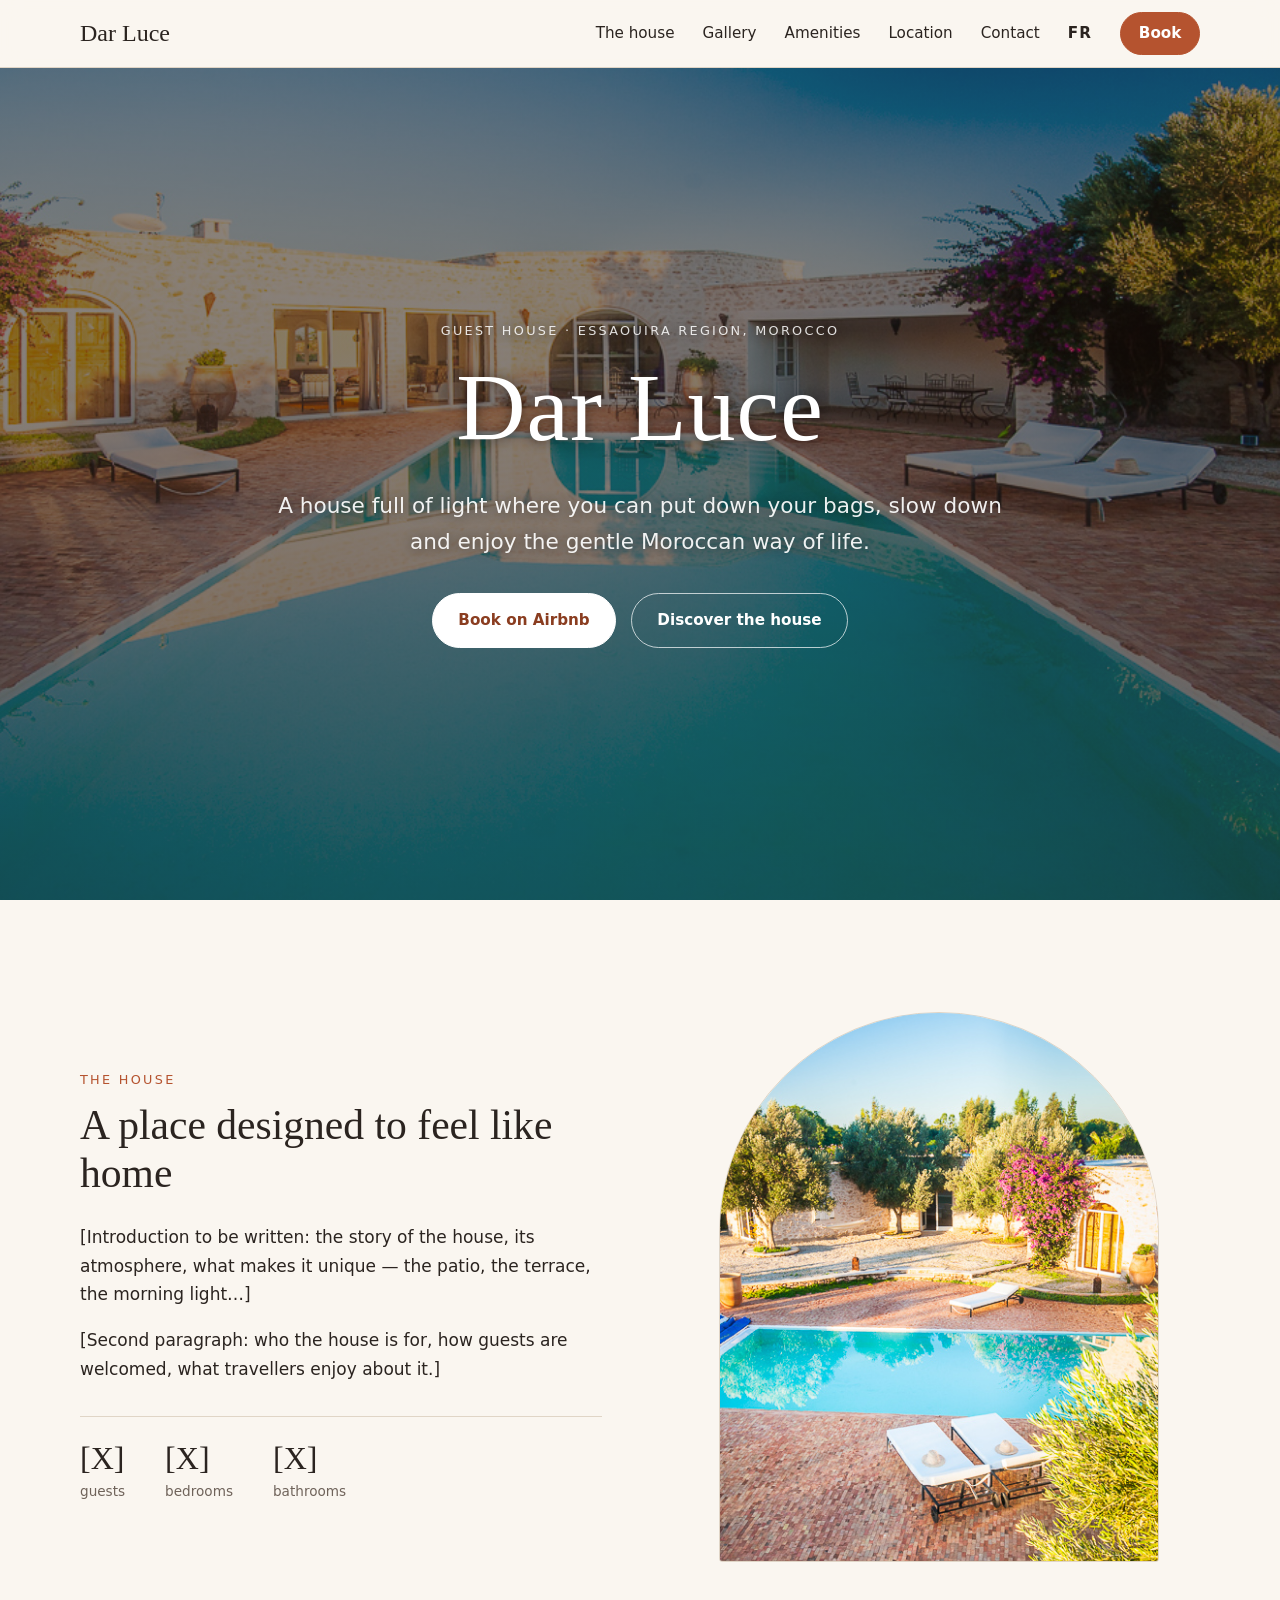
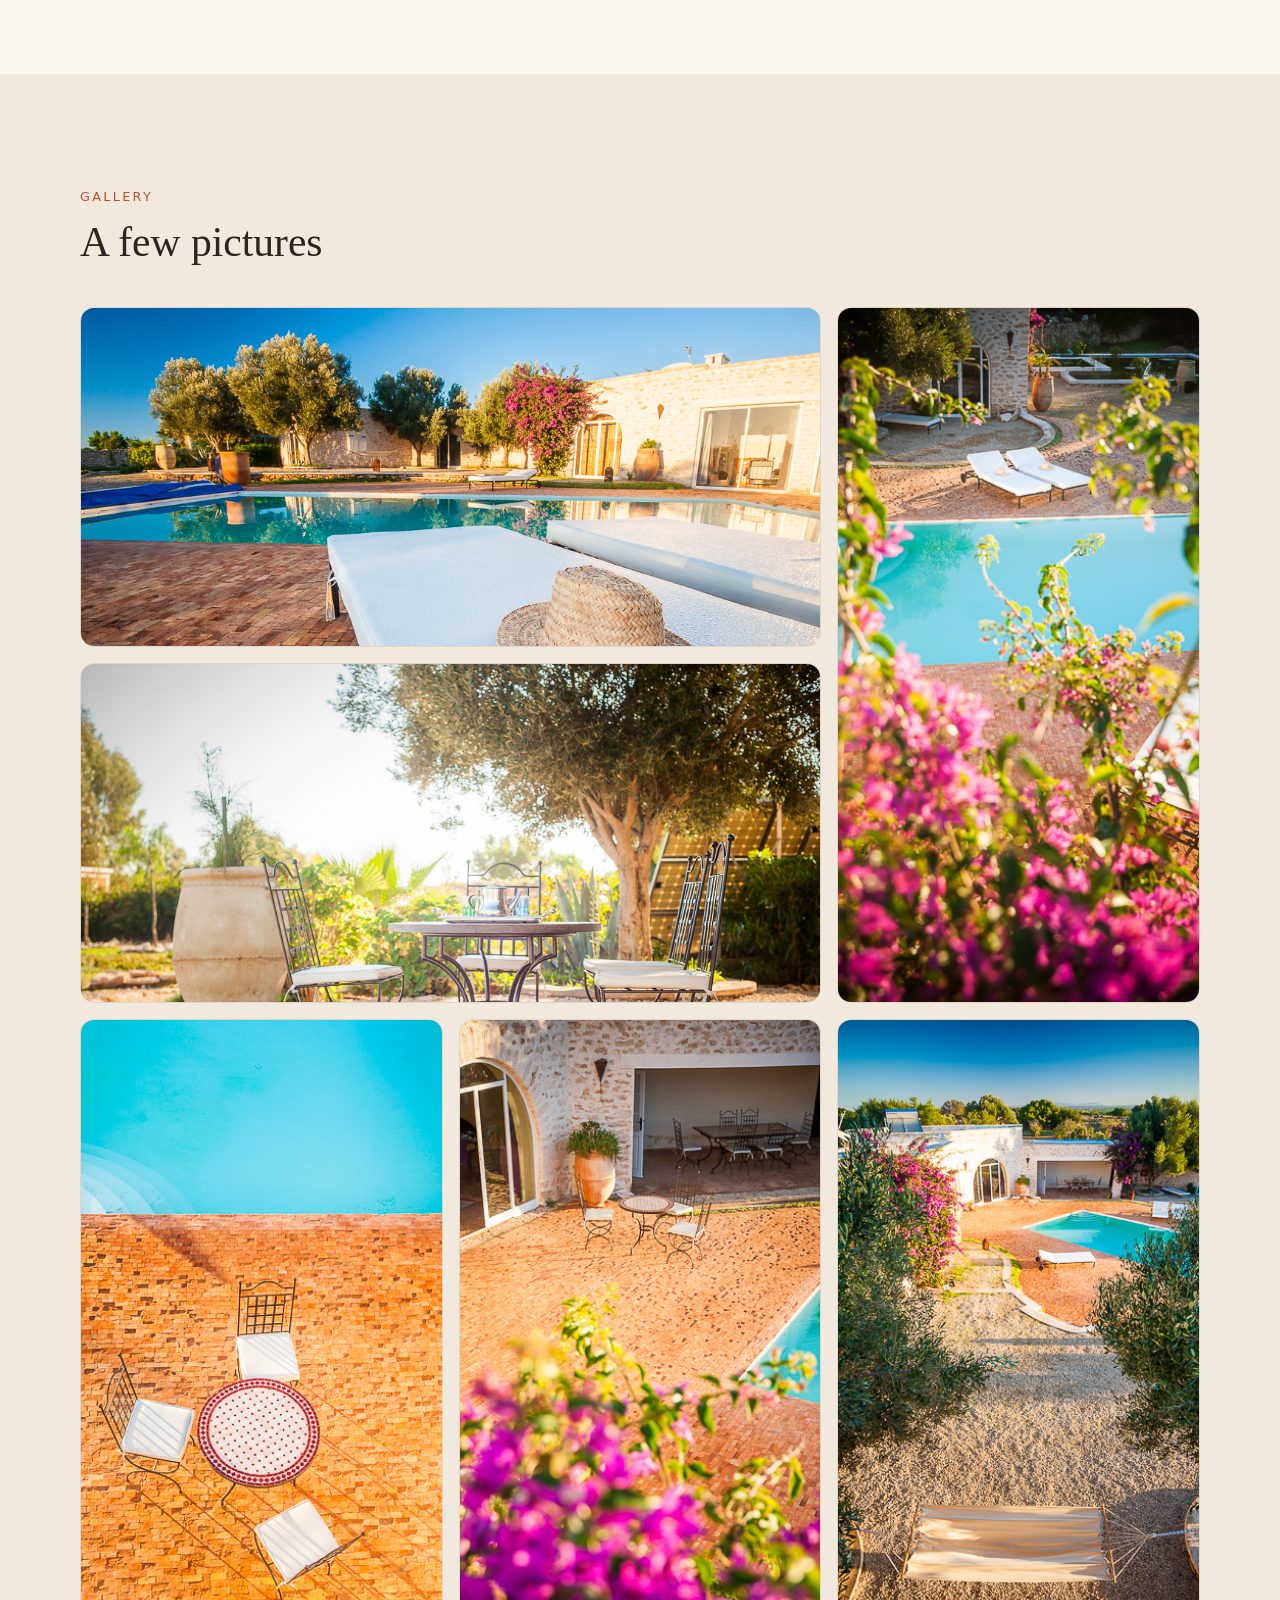
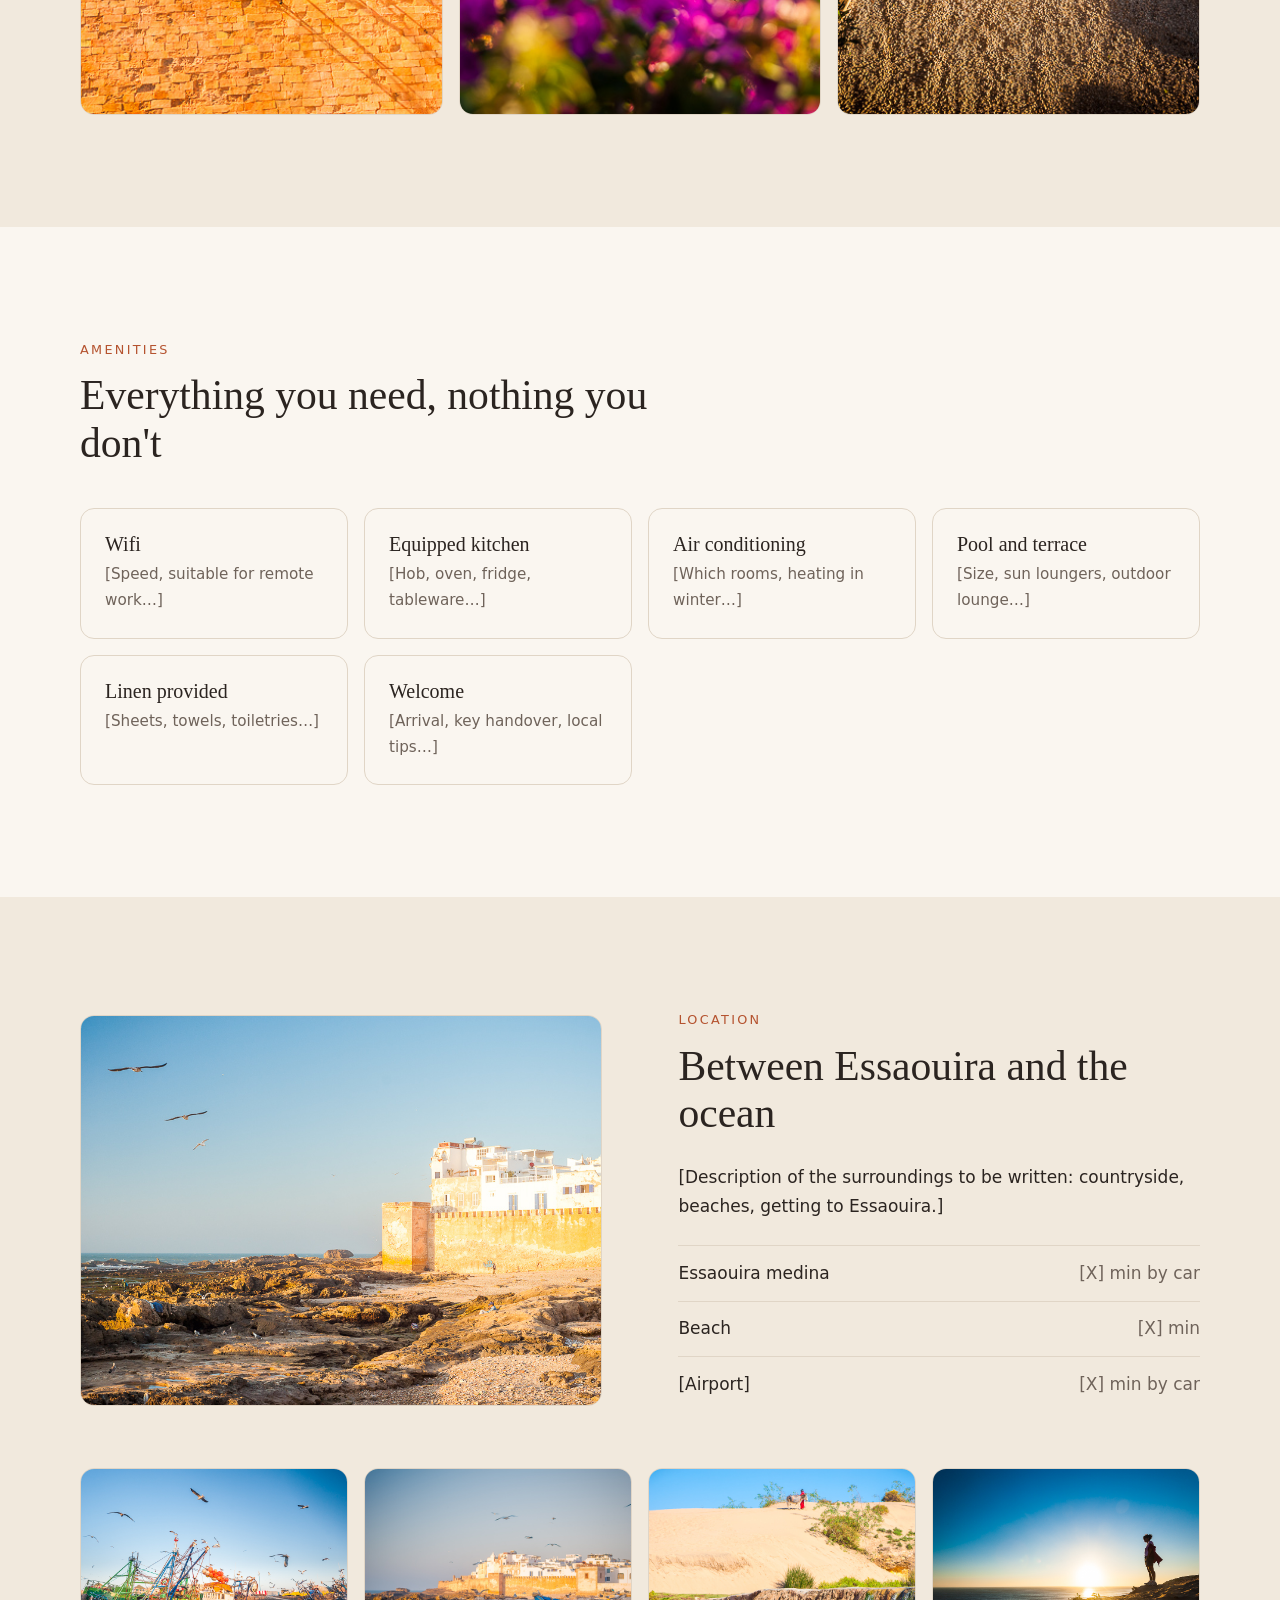
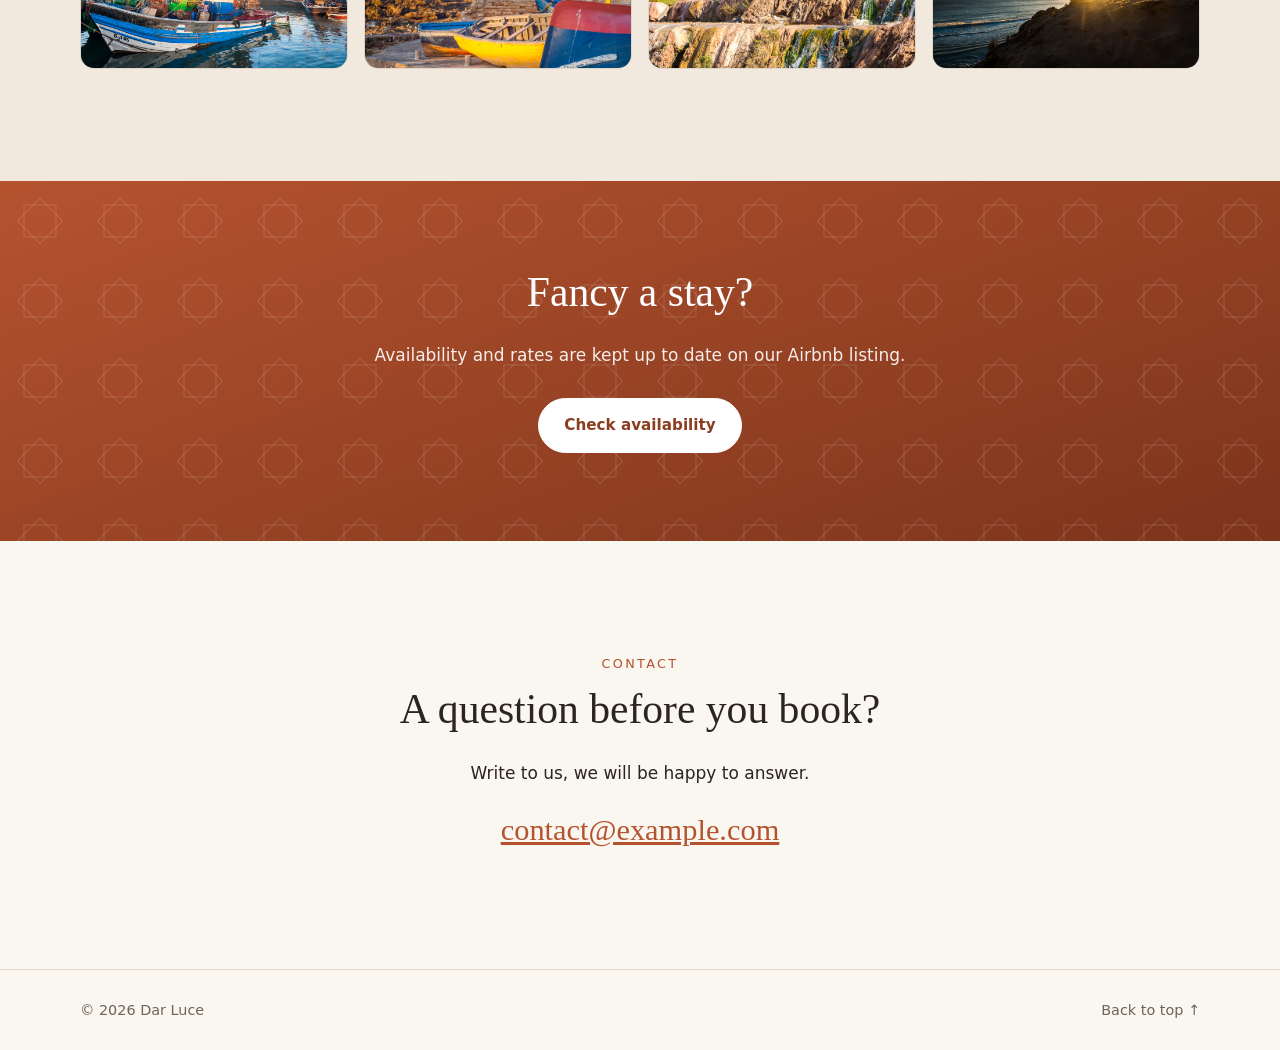
==== en/index.html @ 72c60a93 "Add an English version of the site Co-Authored-By: Claude Opus 5.5 <noreply@anthropic.com>" ====
<!DOCTYPE html>
<html lang="en">
<head>
  <meta charset="utf-8">
  <meta name="viewport" content="width=device-width, initial-scale=1">
  <title>Dar Luce — Guest house in Morocco</title>
  <!-- TODO: adjust the description (town, highlights) -->
  <meta name="description" content="Dar Luce, a bright house with a pool to rent near Essaouira, Morocco. Discover the house and its amenities, and book your stay on Airbnb.">
  <meta name="theme-color" content="#b5532f">
  <meta property="og:title" content="Dar Luce — Guest house in Morocco">
  <meta property="og:description" content="A bright house to rent in Morocco. Book on Airbnb.">
  <meta property="og:type" content="website">
  <link rel="alternate" hreflang="fr" href="../">
  <link rel="alternate" hreflang="en" href="./">
  <link rel="icon" href="../images/favicon.svg" type="image/svg+xml">
  <link rel="stylesheet" href="../css/style.css">
  <script>document.documentElement.classList.add('js');</script>
</head>
<body>
  <a class="skip-link" href="#house">Skip to content</a>

  <header class="site-header">
    <div class="container header-inner">
      <a class="brand" href="#home">Dar Luce</a>
      <button class="nav-toggle" type="button" aria-expanded="false" aria-controls="menu" aria-label="Open menu">
        <span></span><span></span><span></span>
      </button>
      <nav id="menu" class="nav" aria-label="Main navigation">
        <a href="#house">The house</a>
        <a href="#gallery">Gallery</a>
        <a href="#amenities">Amenities</a>
        <a href="#location">Location</a>
        <a href="#contact">Contact</a>
        <a class="lang" href="../index.html" lang="fr" hreflang="fr" aria-label="Version française">FR</a>
        <!-- TODO: replace with the Airbnb listing link -->
        <a class="btn btn-small" href="https://www.airbnb.com/" target="_blank" rel="noopener">Book</a>
      </nav>
    </div>
  </header>

  <main>
    <section id="home" class="hero">
      <div class="container hero-content">
        <!-- TODO: confirm the location -->
        <p class="eyebrow">Guest house · Essaouira region, Morocco</p>
        <h1>Dar Luce</h1>
        <p class="hero-lead">A house full of light where you can put down your bags, slow down and enjoy the gentle Moroccan way of life.</p>
        <div class="hero-actions">
          <a class="btn" href="https://www.airbnb.com/" target="_blank" rel="noopener">Book on Airbnb</a>
          <a class="btn btn-ghost" href="#house">Discover the house</a>
        </div>
      </div>
    </section>

    <section id="house" class="section">
      <div class="container split">
        <div class="reveal">
          <p class="eyebrow">The house</p>
          <h2>A place designed to feel like home</h2>
          <!-- TODO: introduction text -->
          <p>[Introduction to be written: the story of the house, its atmosphere, what makes it unique — the patio, the terrace, the morning light…]</p>
          <p>[Second paragraph: who the house is for, how guests are welcomed, what travellers enjoy about it.]</p>
          <!-- TODO: real figures -->
          <ul class="facts">
            <li><strong>[X]</strong><span>guests</span></li>
            <li><strong>[X]</strong><span>bedrooms</span></li>
            <li><strong>[X]</strong><span>bathrooms</span></li>
          </ul>
        </div>
        <figure class="photo photo-arch reveal"><img src="../images/O_15-10-31_MAROC019.jpg" alt="The pool and the stone house seen from the garden" width="452" height="680"></figure>
      </div>
    </section>

    <section id="gallery" class="section section-alt">
      <div class="container">
        <div class="section-head reveal">
          <p class="eyebrow">Gallery</p>
          <h2>A few pictures</h2>
        </div>
        <div class="gallery">
          <figure class="photo wide reveal"><img src="../images/O_15-10-31_MAROC018.jpg" alt="Straw hat lying by the pool, in front of the house" width="1000" height="650" loading="lazy"></figure>
          <figure class="photo tall reveal"><img src="../images/O_15-10-31_MAROC021.jpg" alt="The pool and sun loungers behind the bougainvillea" width="452" height="680" loading="lazy"></figure>
          <figure class="photo wide reveal"><img src="../images/O_15-10-31_MAROC025.jpg" alt="Wrought-iron table and chairs in the shade of an olive tree" width="1000" height="665" loading="lazy"></figure>
          <figure class="photo tall reveal"><img src="../images/O_15-10-31_MAROC020.jpg" alt="Zellige table and chairs on the brick terrace, seen from above" width="418" height="680" loading="lazy"></figure>
          <figure class="photo tall reveal"><img src="../images/O_15-10-31_MAROC022.jpg" alt="The courtyard and its arches, with bougainvillea in the foreground" width="518" height="680" loading="lazy"></figure>
          <figure class="photo tall reveal"><img src="../images/O_15-10-31_MAROC023.jpg" alt="Garden path leading to the house and the pool" width="452" height="680" loading="lazy"></figure>
        </div>
      </div>
    </section>

    <section id="amenities" class="section">
      <div class="container">
        <div class="section-head reveal">
          <p class="eyebrow">Amenities</p>
          <h2>Everything you need, nothing you don't</h2>
        </div>
        <!-- TODO: adjust the list to the actual amenities -->
        <ul class="features">
          <li class="reveal"><h3>Wifi</h3><p>[Speed, suitable for remote work…]</p></li>
          <li class="reveal"><h3>Equipped kitchen</h3><p>[Hob, oven, fridge, tableware…]</p></li>
          <li class="reveal"><h3>Air conditioning</h3><p>[Which rooms, heating in winter…]</p></li>
          <li class="reveal"><h3>Pool and terrace</h3><p>[Size, sun loungers, outdoor lounge…]</p></li>
          <li class="reveal"><h3>Linen provided</h3><p>[Sheets, towels, toiletries…]</p></li>
          <li class="reveal"><h3>Welcome</h3><p>[Arrival, key handover, local tips…]</p></li>
        </ul>
      </div>
    </section>

    <section id="location" class="section section-alt">
      <div class="container split">
        <figure class="photo reveal"><img src="../images/O_15-10-31_MAROC027.jpg" alt="The ramparts of Essaouira by the ocean" width="1000" height="653" loading="lazy"></figure>
        <div class="reveal">
          <p class="eyebrow">Location</p>
          <h2>Between Essaouira and the ocean</h2>
          <!-- TODO: description of the area and real distances -->
          <p>[Description of the surroundings to be written: countryside, beaches, getting to Essaouira.]</p>
          <ul class="distances">
            <li><span>Essaouira medina</span><span>[X] min by car</span></li>
            <li><span>Beach</span><span>[X] min</span></li>
            <li><span>[Airport]</span><span>[X] min by car</span></li>
          </ul>
        </div>
      </div>
      <div class="container around">
        <figure class="photo reveal"><img src="../images/O_15-10-31_MAROC031.jpg" alt="Blue trawlers in the port of Essaouira" width="1000" height="678" loading="lazy"></figure>
        <figure class="photo reveal"><img src="../images/O_15-10-31_MAROC029.jpg" alt="Colourful fishing boats in front of the medina" width="680" height="680" loading="lazy"></figure>
        <figure class="photo reveal"><img src="../images/O_15-10-31_MAROC035.jpg" alt="Dunes and a small waterfall inland" width="680" height="680" loading="lazy"></figure>
        <figure class="photo reveal"><img src="../images/O_15-10-31_MAROC013.jpg" alt="Sunset over the ocean from the dunes" width="1000" height="665" loading="lazy"></figure>
      </div>
    </section>

    <section class="cta">
      <div class="container reveal">
        <h2>Fancy a stay?</h2>
        <p>Availability and rates are kept up to date on our Airbnb listing.</p>
        <a class="btn btn-light" href="https://www.airbnb.com/" target="_blank" rel="noopener">Check availability</a>
      </div>
    </section>

    <section id="contact" class="section">
      <div class="container narrow center reveal">
        <p class="eyebrow">Contact</p>
        <h2>A question before you book?</h2>
        <p>Write to us, we will be happy to answer.</p>
        <!-- TODO: real e-mail address -->
        <a class="contact-link" href="mailto:contact@example.com">contact@example.com</a>
      </div>
    </section>
  </main>

  <footer class="site-footer">
    <div class="container footer-inner">
      <span>© <span id="annee">2026</span> Dar Luce</span>
      <a href="#home">Back to top ↑</a>
    </div>
  </footer>

  <script src="../js/main.js" defer></script>
</body>
</html>
---- css/style.css ----
/* ---------- Thème ---------- */
:root {
  --bg: #faf6f0;
  --bg-alt: #f1e9dd;
  --text: #2b2420;
  --muted: #6f635a;
  --line: #e0d5c6;
  --accent: #b5532f;
  --accent-hover: #9a4424;
  --on-accent: #fff;
  --header-bg: rgba(250, 246, 240, 0.88);

  /* Photo d'accueil (`none` pour revenir au dégradé seul) */
  --hero-photo: url("../images/O_15-10-31_MAROC017.jpg");

  --serif: "Iowan Old Style", "Palatino Linotype", Palatino, "Book Antiqua", Georgia, serif;
  --sans: system-ui, -apple-system, "Segoe UI", Roboto, "Helvetica Neue", Arial, sans-serif;
  --radius: 14px;
  --header-h: 68px;

  /* Étoile à huit branches, clin d'œil au zellige */
  --pattern: url("data:image/svg+xml,%3Csvg xmlns='http://www.w3.org/2000/svg' width='80' height='80' viewBox='0 0 80 80'%3E%3Cg fill='none' stroke='%23fff' stroke-opacity='.14'%3E%3Crect x='24' y='24' width='32' height='32'/%3E%3Crect x='24' y='24' width='32' height='32' transform='rotate(45 40 40)'/%3E%3C/g%3E%3C/svg%3E");
}

@media (prefers-color-scheme: dark) {
  :root {
    --bg: #1b1714;
    --bg-alt: #241f1b;
    --text: #f0e8de;
    --muted: #b3a698;
    --line: #3a322b;
    --accent: #d9774f;
    --accent-hover: #e58b65;
    --on-accent: #1b1714;
    --header-bg: rgba(27, 23, 20, 0.88);
  }
}

/* ---------- Base ---------- */
*, *::before, *::after { box-sizing: border-box; }

html { scroll-behavior: smooth; scroll-padding-top: var(--header-h); }

body {
  margin: 0;
  background: var(--bg);
  color: var(--text);
  font-family: var(--sans);
  font-size: 1.0625rem;
  line-height: 1.7;
  -webkit-font-smoothing: antialiased;
}

h1, h2, h3 { font-family: var(--serif); font-weight: 500; line-height: 1.15; margin: 0 0 0.6em; }
h1 { font-size: clamp(3rem, 10vw, 6rem); letter-spacing: 0.01em; }
h2 { font-size: clamp(1.8rem, 4vw, 2.6rem); }
h3 { font-size: 1.25rem; margin-bottom: 0.3em; }
p { margin: 0 0 1em; }
a { color: var(--accent); }
img { display: block; max-width: 100%; }
ul { list-style: none; margin: 0; padding: 0; }
:focus-visible { outline: 2px solid var(--accent); outline-offset: 3px; }

.container { width: min(1120px, 100% - 2.5rem); margin-inline: auto; }
.narrow { max-width: 640px; }
.center { text-align: center; }

.eyebrow {
  font-size: 0.8rem;
  letter-spacing: 0.18em;
  text-transform: uppercase;
  color: var(--accent);
  margin-bottom: 0.9em;
}

.skip-link {
  position: absolute; left: 1rem; top: -4rem; z-index: 100;
  background: var(--accent); color: var(--on-accent);
  padding: 0.5rem 1rem; border-radius: 8px;
}
.skip-link:focus { top: 1rem; }

/* ---------- Boutons ---------- */
.btn {
  display: inline-block;
  padding: 0.85rem 1.6rem;
  border: 1px solid var(--accent);
  border-radius: 999px;
  background: var(--accent);
  color: var(--on-accent);
  font-weight: 600;
  font-size: 0.95rem;
  text-decoration: none;
  transition: background 0.2s, border-color 0.2s, color 0.2s;
}
.btn:hover { background: var(--accent-hover); border-color: var(--accent-hover); }
.btn-small { padding: 0.5rem 1.1rem; }
.btn-ghost { background: transparent; border-color: rgba(255, 255, 255, 0.7); color: #fff; }
.btn-ghost:hover { background: rgba(255, 255, 255, 0.15); border-color: #fff; }
.btn-light { background: #fff; border-color: #fff; color: #8a3d20; }
.btn-light:hover { background: #f6e9e1; border-color: #f6e9e1; }

/* ---------- En-tête ---------- */
.site-header {
  position: sticky; top: 0; z-index: 50;
  height: var(--header-h);
  background: var(--header-bg);
  backdrop-filter: blur(10px);
  border-bottom: 1px solid var(--line);
}
.header-inner { height: 100%; display: flex; align-items: center; justify-content: space-between; }
.brand { font-family: var(--serif); font-size: 1.5rem; color: var(--text); text-decoration: none; }

.nav { display: flex; align-items: center; gap: 1.75rem; }
.nav a:not(.btn) { color: var(--text); text-decoration: none; font-size: 0.95rem; }
.nav a:not(.btn):hover { color: var(--accent); }
.nav .lang { font-weight: 600; letter-spacing: 0.08em; }

.nav-toggle {
  display: none;
  width: 44px; height: 44px; padding: 10px;
  background: none; border: 0; cursor: pointer;
  flex-direction: column; justify-content: space-between;
}
.nav-toggle span { display: block; height: 2px; background: var(--text); border-radius: 2px; transition: transform 0.2s, opacity 0.2s; }
.nav-toggle[aria-expanded="true"] span:nth-child(1) { transform: translateY(11px) rotate(45deg); }
.nav-toggle[aria-expanded="true"] span:nth-child(2) { opacity: 0; }
.nav-toggle[aria-expanded="true"] span:nth-child(3) { transform: translateY(-11px) rotate(-45deg); }

@media (max-width: 820px) {
  .js .nav-toggle { display: flex; }
  .js .nav {
    position: absolute; top: var(--header-h); left: 0; right: 0;
    flex-direction: column; align-items: stretch; gap: 0;
    padding: 0.5rem 1.25rem 1.25rem;
    background: var(--bg);
    border-bottom: 1px solid var(--line);
    display: none;
  }
  .js .nav.open { display: flex; }
  .js .nav a:not(.btn) { padding: 0.8rem 0; border-bottom: 1px solid var(--line); }
  .js .nav .btn { margin-top: 1rem; text-align: center; }
  /* Sans JavaScript : le menu reste visible et défile horizontalement */
  html:not(.js) .nav { overflow-x: auto; gap: 1.1rem; margin-left: 1rem; white-space: nowrap; }
}

/* ---------- Accueil ---------- */
.hero {
  min-height: min(calc(100svh - var(--header-h)), 860px);
  display: flex; align-items: center; justify-content: center;
  padding: 4rem 0;
  color: #fff;
  text-align: center;
  background:
    linear-gradient(rgba(30, 18, 12, 0.5), rgba(30, 18, 12, 0.6)),
    var(--hero-photo) center / cover no-repeat,
    linear-gradient(160deg, #c9683f 0%, #9a4424 55%, #5e2a17 100%);
}
.hero-content { max-width: 760px; text-shadow: 0 1px 12px rgba(0, 0, 0, 0.45); }
.hero .btn { text-shadow: none; }
.hero .eyebrow { color: rgba(255, 255, 255, 0.85); }
.hero h1 { margin-bottom: 0.25em; }
.hero-lead { font-size: clamp(1.1rem, 2.4vw, 1.35rem); color: rgba(255, 255, 255, 0.92); margin-bottom: 2rem; }
.hero-actions { display: flex; flex-wrap: wrap; gap: 0.9rem; justify-content: center; }
.hero .btn:not(.btn-ghost) { background: #fff; border-color: #fff; color: #8a3d20; }
.hero .btn:not(.btn-ghost):hover { background: #f6e9e1; border-color: #f6e9e1; }

/* ---------- Sections ---------- */
.section { padding: clamp(4rem, 9vw, 7rem) 0; }
.section-alt { background: var(--bg-alt); }
.section-head { max-width: 640px; margin-bottom: 2.5rem; }

.split { display: grid; grid-template-columns: 1fr 1fr; gap: clamp(2rem, 6vw, 5rem); align-items: center; }
@media (max-width: 820px) { .split { grid-template-columns: 1fr; } }

.facts { display: flex; gap: 2.5rem; margin-top: 2rem; padding-top: 1.5rem; border-top: 1px solid var(--line); }
.facts strong { display: block; font-family: var(--serif); font-size: 2rem; font-weight: 500; line-height: 1.1; }
.facts span { font-size: 0.85rem; color: var(--muted); }

/* ---------- Photos ---------- */
.photo {
  margin: 0;
  aspect-ratio: 4 / 3;
  border-radius: var(--radius);
  overflow: hidden;
  background: linear-gradient(135deg, var(--line), var(--bg-alt));
  border: 1px solid var(--line);
  display: grid; place-items: center;
}
.photo span { color: var(--muted); font-size: 0.85rem; letter-spacing: 0.08em; text-transform: uppercase; }
.photo img { width: 100%; height: 100%; object-fit: cover; }
.photo-arch { aspect-ratio: 4 / 5; border-radius: 999px 999px var(--radius) var(--radius); max-width: 440px; width: 100%; justify-self: center; }

.gallery { display: grid; grid-template-columns: repeat(3, 1fr); grid-auto-rows: 340px; gap: 1rem; }
.gallery .photo { aspect-ratio: auto; }
.gallery .wide { grid-column: span 2; }
.gallery .tall { grid-row: span 2; }
@media (max-width: 820px) {
  .gallery { grid-template-columns: 1fr; grid-auto-rows: auto; }
  .gallery .wide { grid-column: auto; }
  .gallery .tall { grid-row: auto; }
  .gallery .photo img { height: auto; }
}

.around { display: grid; grid-template-columns: repeat(4, 1fr); gap: 1rem; margin-top: clamp(2rem, 5vw, 3.5rem); }
@media (max-width: 820px) { .around { grid-template-columns: repeat(2, 1fr); } }

/* ---------- Équipements ---------- */
.features { display: grid; grid-template-columns: repeat(auto-fit, minmax(260px, 1fr)); gap: 1rem; }
.features li { padding: 1.5rem; border: 1px solid var(--line); border-radius: var(--radius); }
.features p { margin: 0; color: var(--muted); font-size: 0.95rem; }

/* ---------- Situation ---------- */
.distances { margin-top: 1.5rem; }
.distances li { display: flex; justify-content: space-between; gap: 1rem; padding: 0.8rem 0; border-top: 1px solid var(--line); }
.distances li span:last-child { color: var(--muted); white-space: nowrap; }

/* ---------- Appel à réserver ---------- */
.cta {
  padding: clamp(3.5rem, 8vw, 5.5rem) 0;
  text-align: center;
  color: #fff;
  background: var(--pattern), linear-gradient(160deg, #b5532f, #7c341b);
}
.cta p { color: rgba(255, 255, 255, 0.9); margin-bottom: 1.75rem; }

/* ---------- Contact et pied de page ---------- */
.contact-link { font-family: var(--serif); font-size: clamp(1.3rem, 4vw, 1.9rem); overflow-wrap: anywhere; }

.site-footer { border-top: 1px solid var(--line); padding: 1.75rem 0; font-size: 0.9rem; color: var(--muted); }
.footer-inner { display: flex; justify-content: space-between; gap: 1rem; flex-wrap: wrap; }
.site-footer a { color: var(--muted); text-decoration: none; }
.site-footer a:hover { color: var(--accent); }

/* ---------- Apparition au défilement ---------- */
.js .reveal { opacity: 0; transform: translateY(18px); transition: opacity 0.7s ease, transform 0.7s ease; }
.js .reveal.visible { opacity: 1; transform: none; }

@media (prefers-reduced-motion: reduce) {
  html { scroll-behavior: auto; }
  .js .reveal { opacity: 1; transform: none; transition: none; }
}
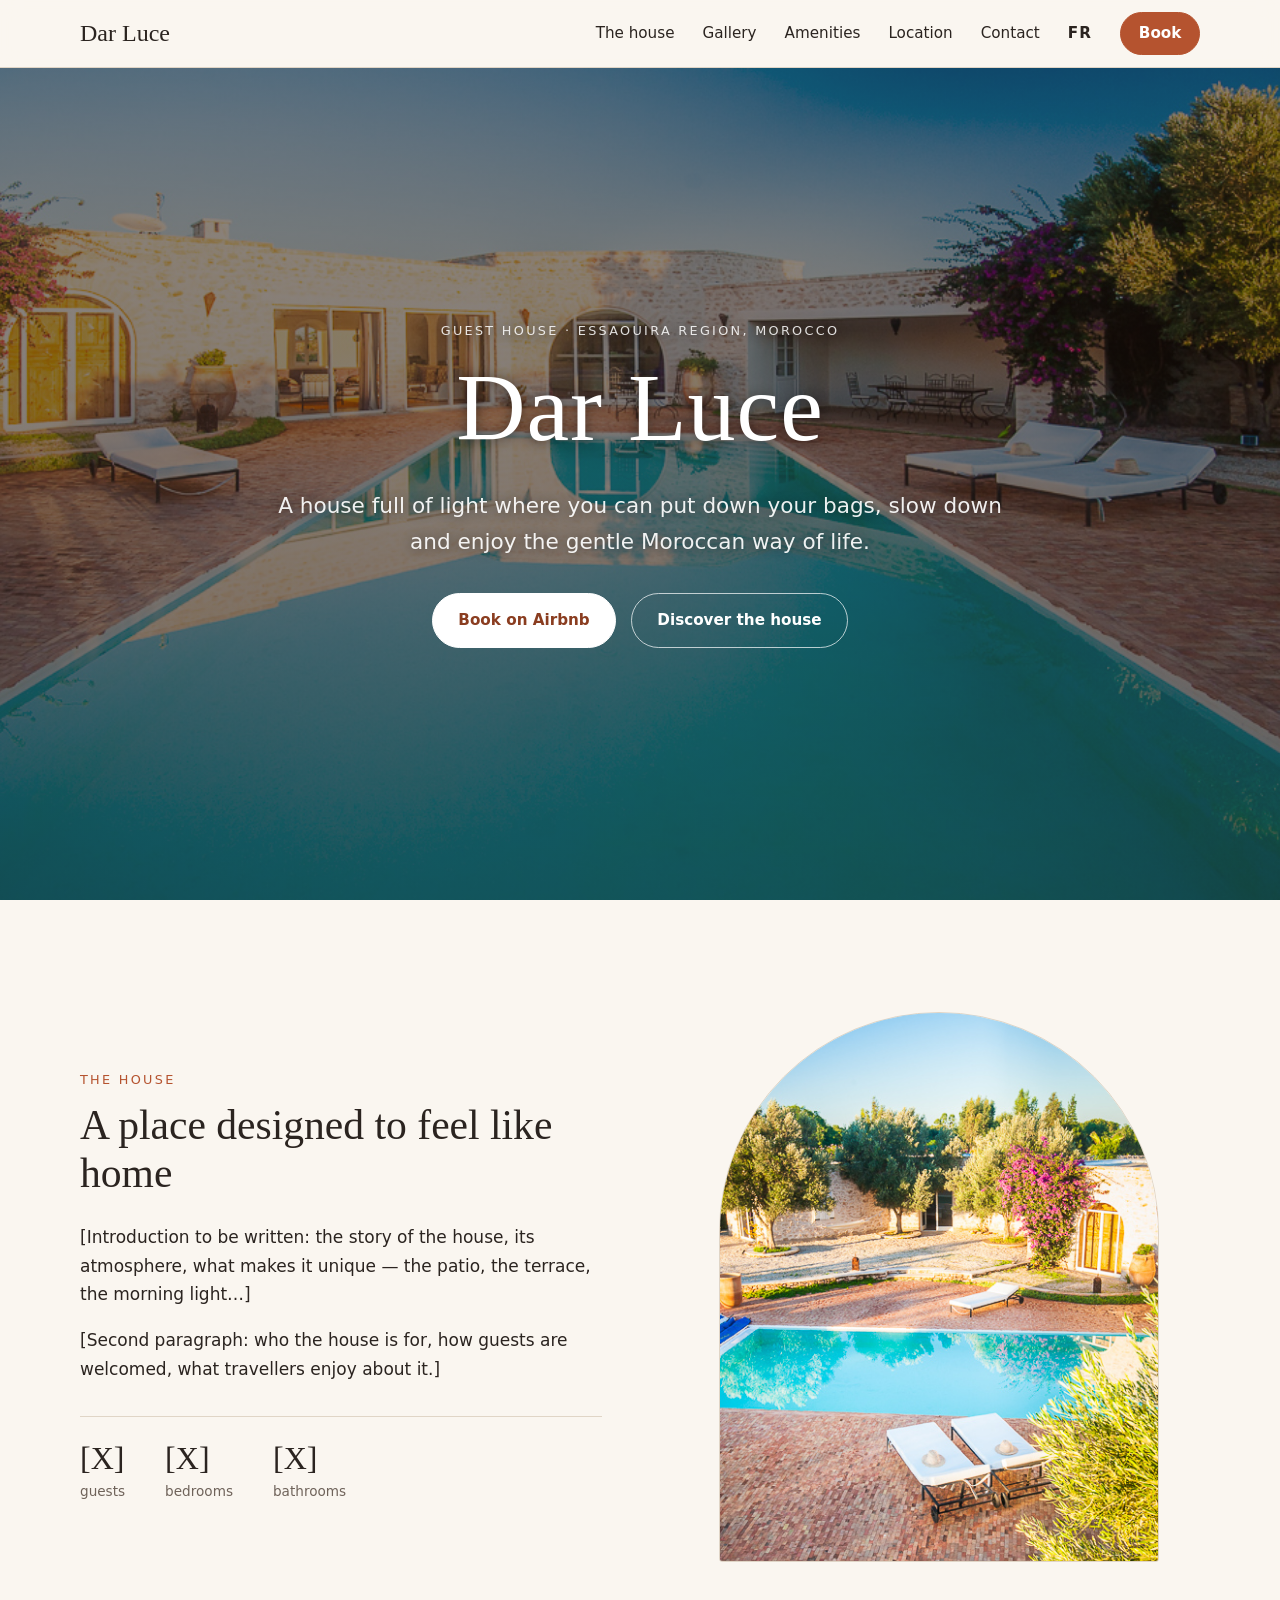
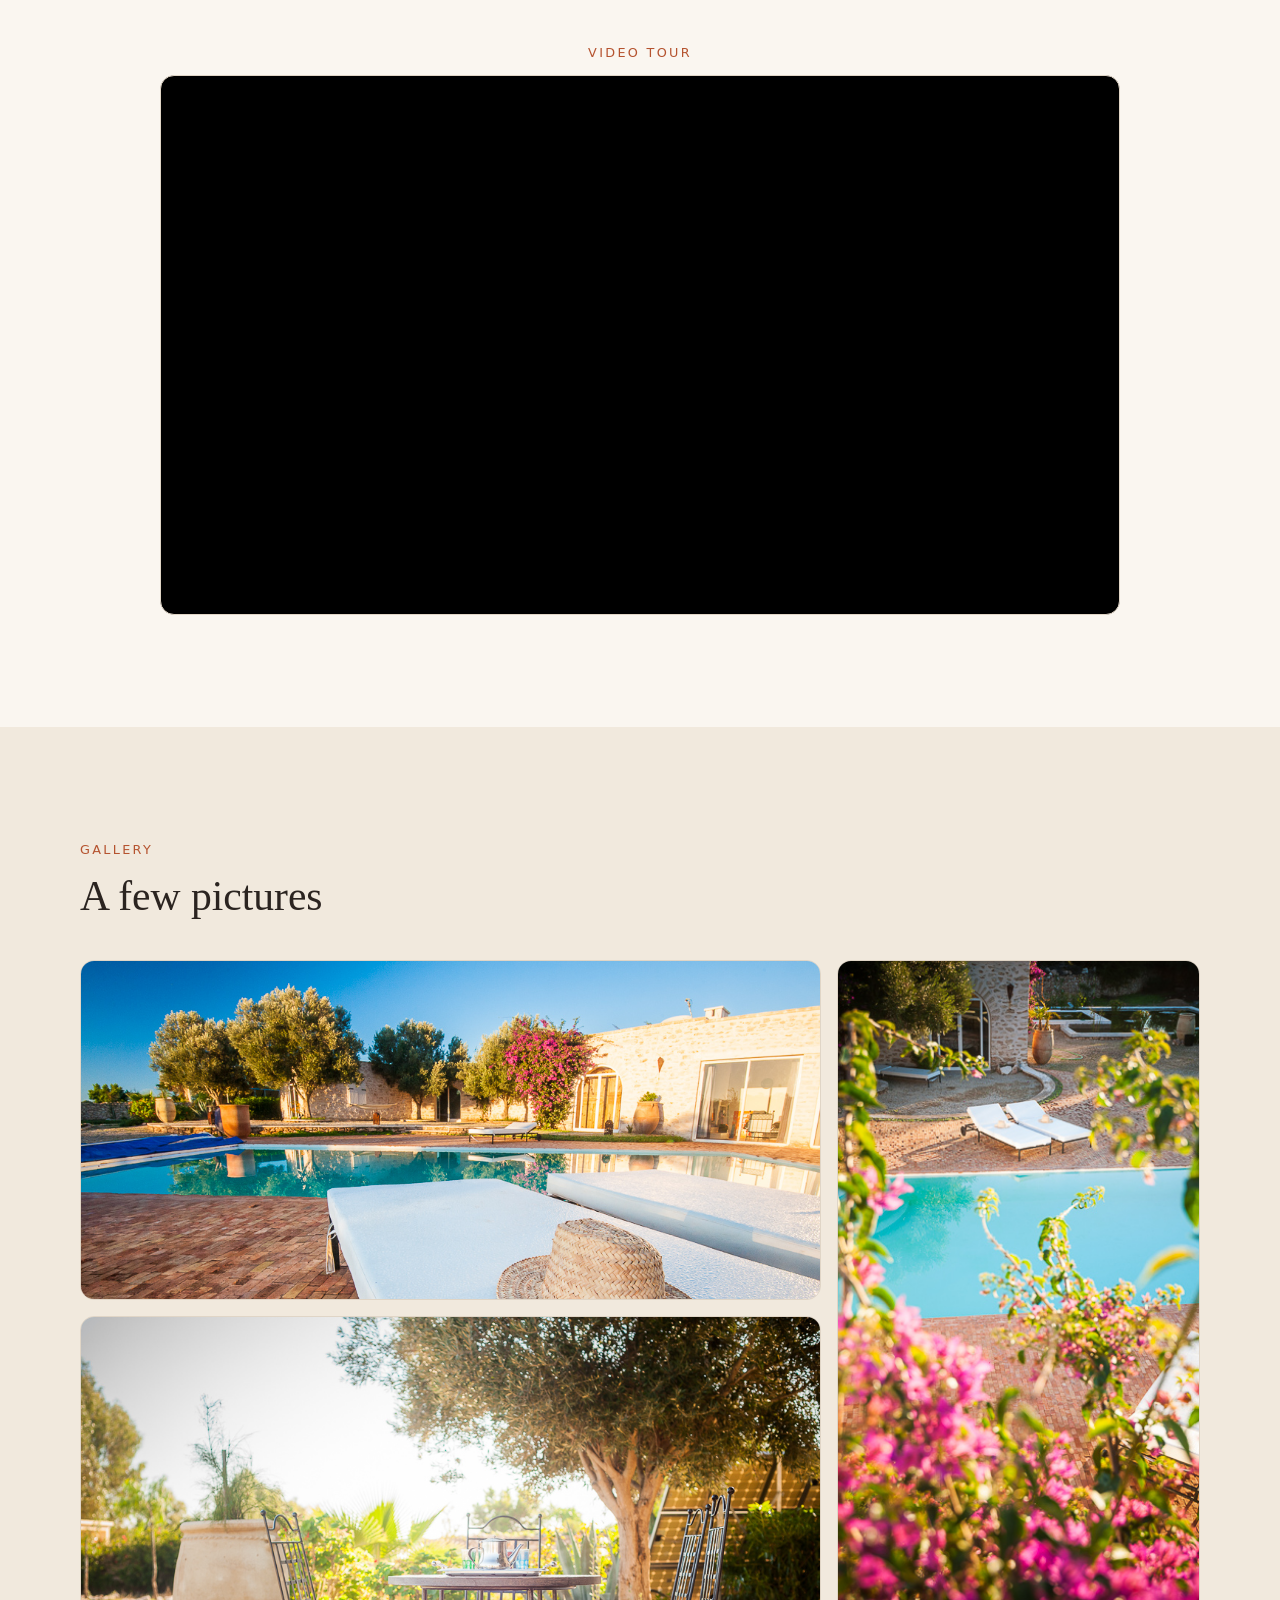
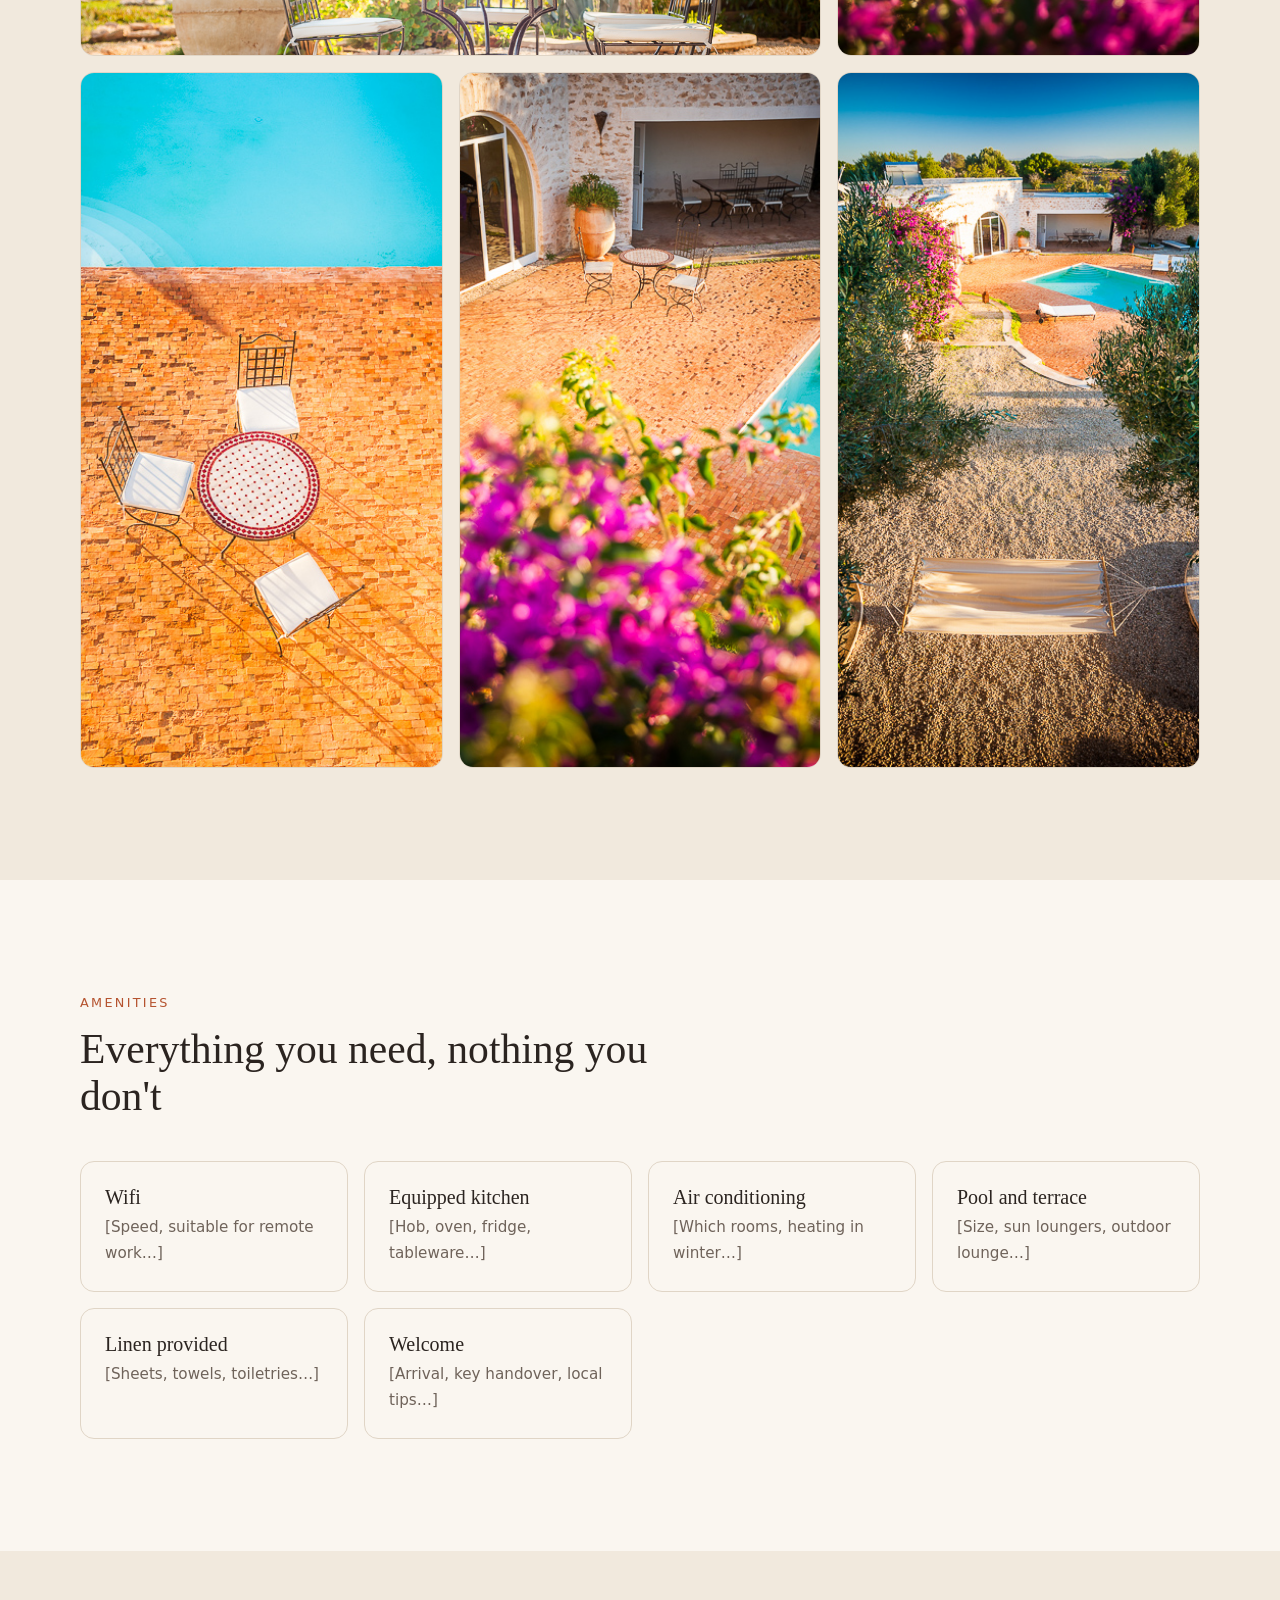
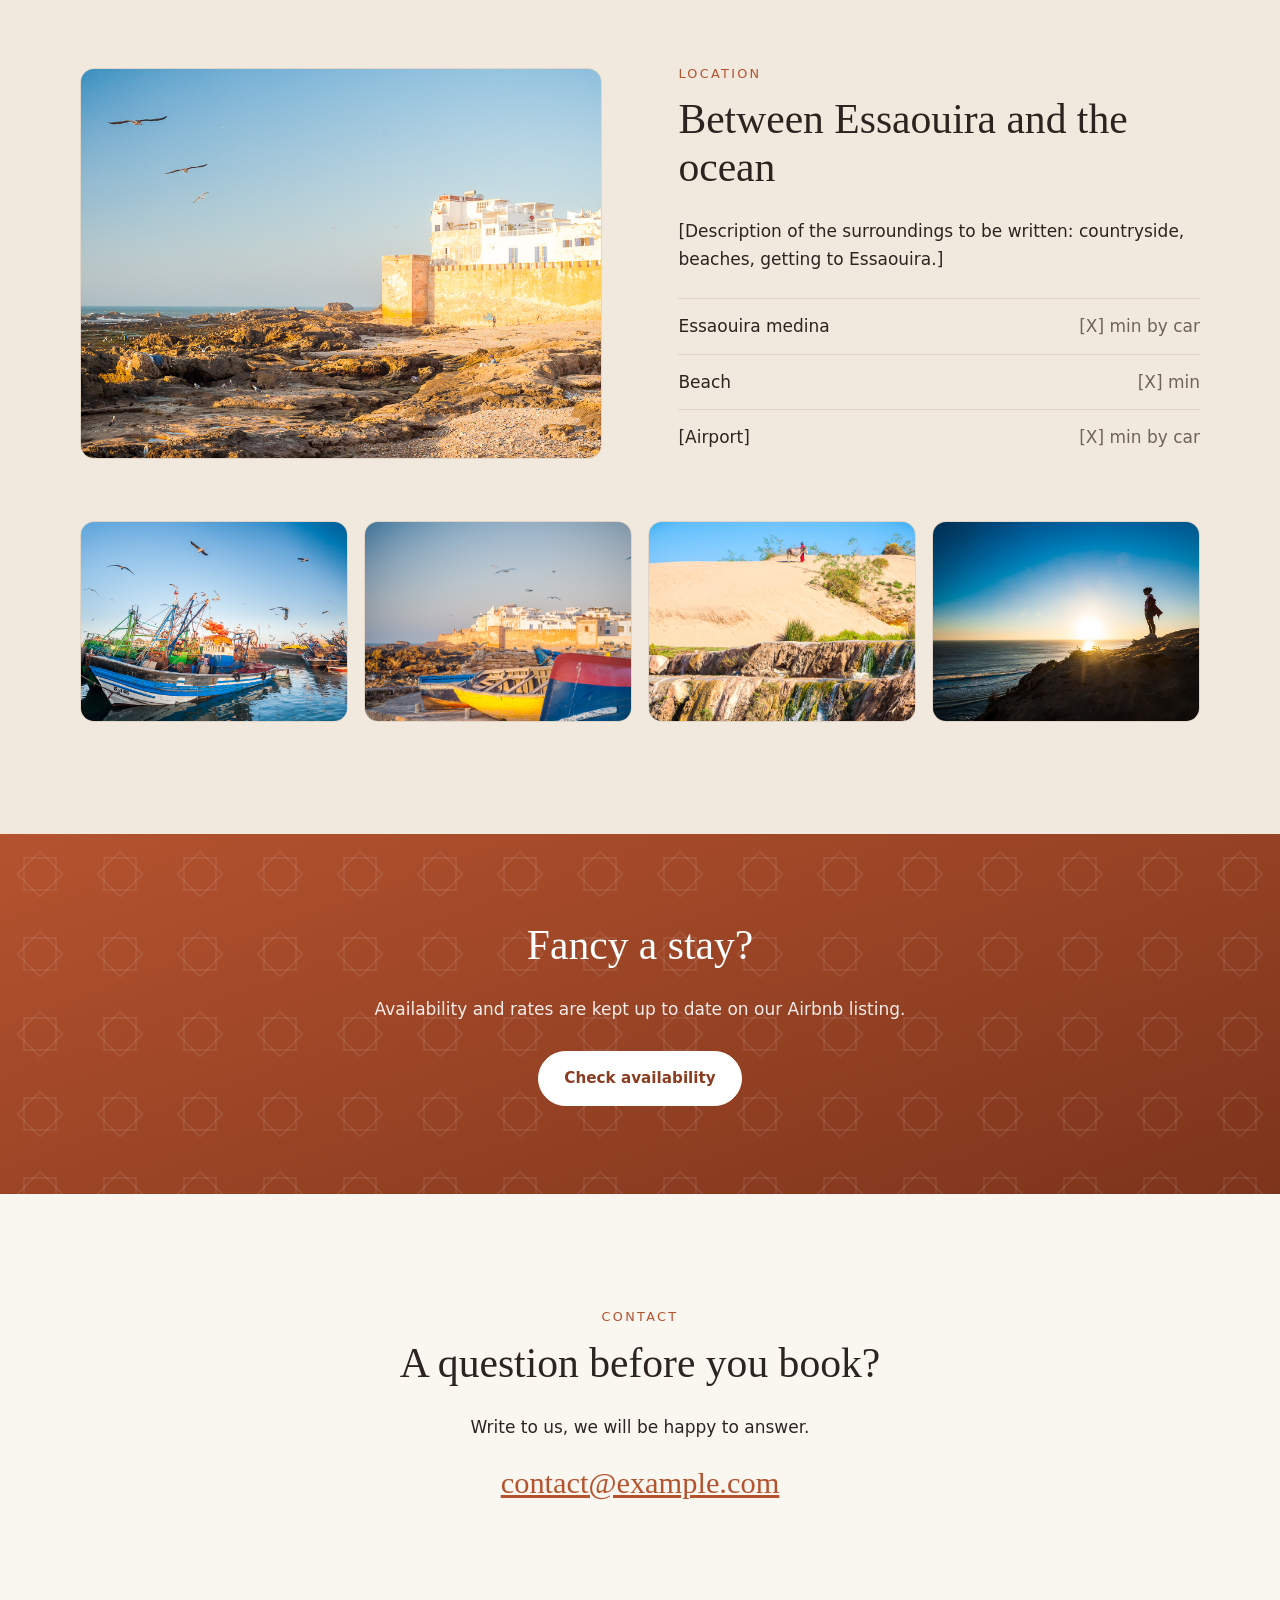
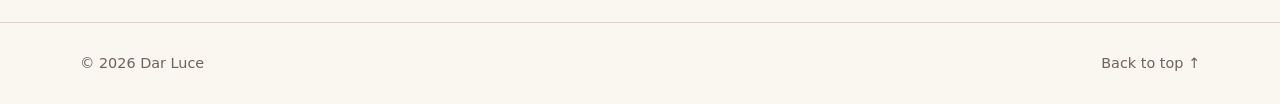
==== commit 8cc92201: "Embed the video tour in the house section Co-Authored-By: Claude Opus 5.5 <noreply@anthropic.com>" ====
--- a/en/index.html
+++ b/en/index.html
@@ -68,6 +68,12 @@
           </ul>
         </div>
         <figure class="photo photo-arch reveal"><img src="../images/O_15-10-31_MAROC019.jpg" alt="The pool and the stone house seen from the garden" width="452" height="680"></figure>
+      </div>
+      <div class="container video reveal">
+        <p class="eyebrow">Video tour</p>
+        <div class="video-frame">
+          <iframe src="https://www.youtube-nocookie.com/embed/bj7D6IWCdGA" title="Video tour of Dar Luce" loading="lazy" allow="accelerometer; encrypted-media; gyroscope; picture-in-picture; fullscreen" allowfullscreen referrerpolicy="strict-origin-when-cross-origin"></iframe>
+        </div>
       </div>
     </section>
 
--- a/css/style.css
+++ b/css/style.css
@@ -205,6 +205,11 @@
 .around { display: grid; grid-template-columns: repeat(4, 1fr); gap: 1rem; margin-top: clamp(2rem, 5vw, 3.5rem); }
 @media (max-width: 820px) { .around { grid-template-columns: repeat(2, 1fr); } }
 
+/* ---------- Vidéo ---------- */
+.video { max-width: 960px; margin-top: clamp(3rem, 7vw, 5rem); text-align: center; }
+.video-frame { aspect-ratio: 16 / 9; border-radius: var(--radius); overflow: hidden; background: #000; border: 1px solid var(--line); }
+.video-frame iframe { display: block; width: 100%; height: 100%; border: 0; }
+
 /* ---------- Équipements ---------- */
 .features { display: grid; grid-template-columns: repeat(auto-fit, minmax(260px, 1fr)); gap: 1rem; }
 .features li { padding: 1.5rem; border: 1px solid var(--line); border-radius: var(--radius); }
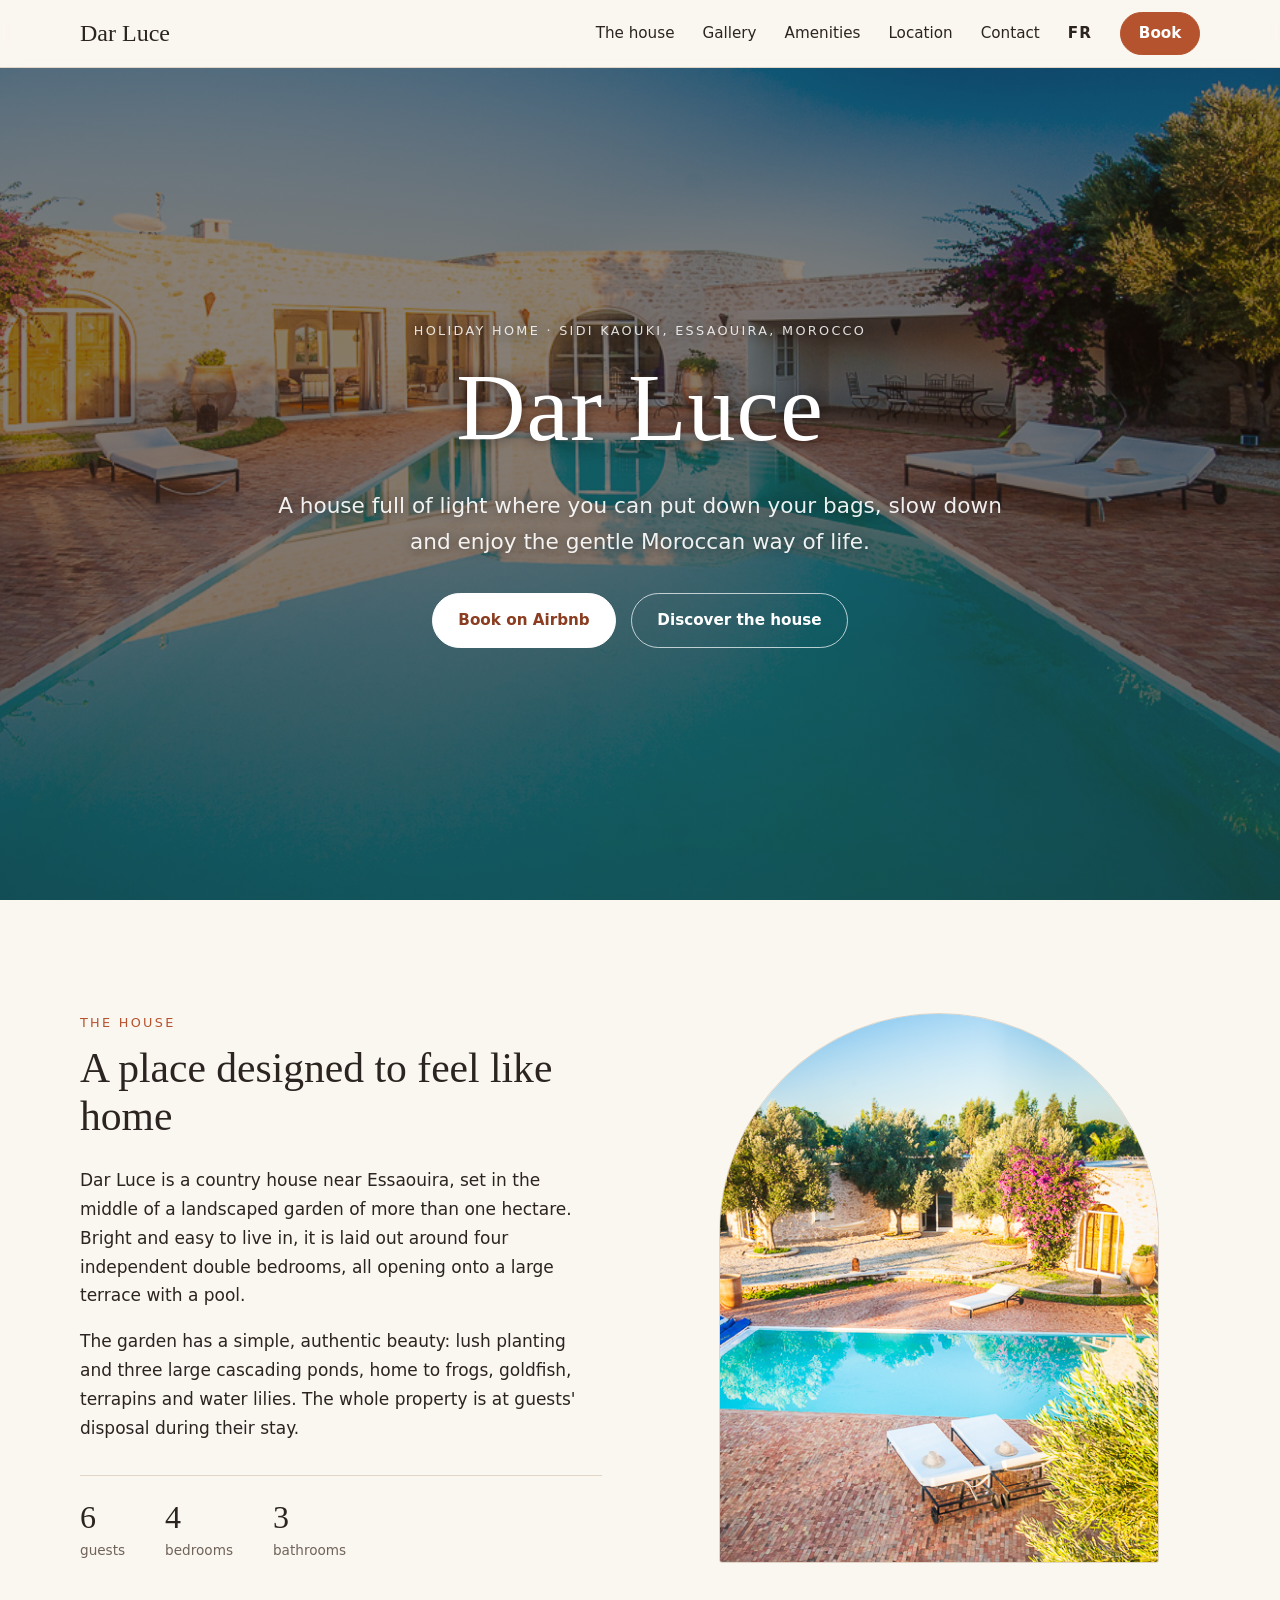
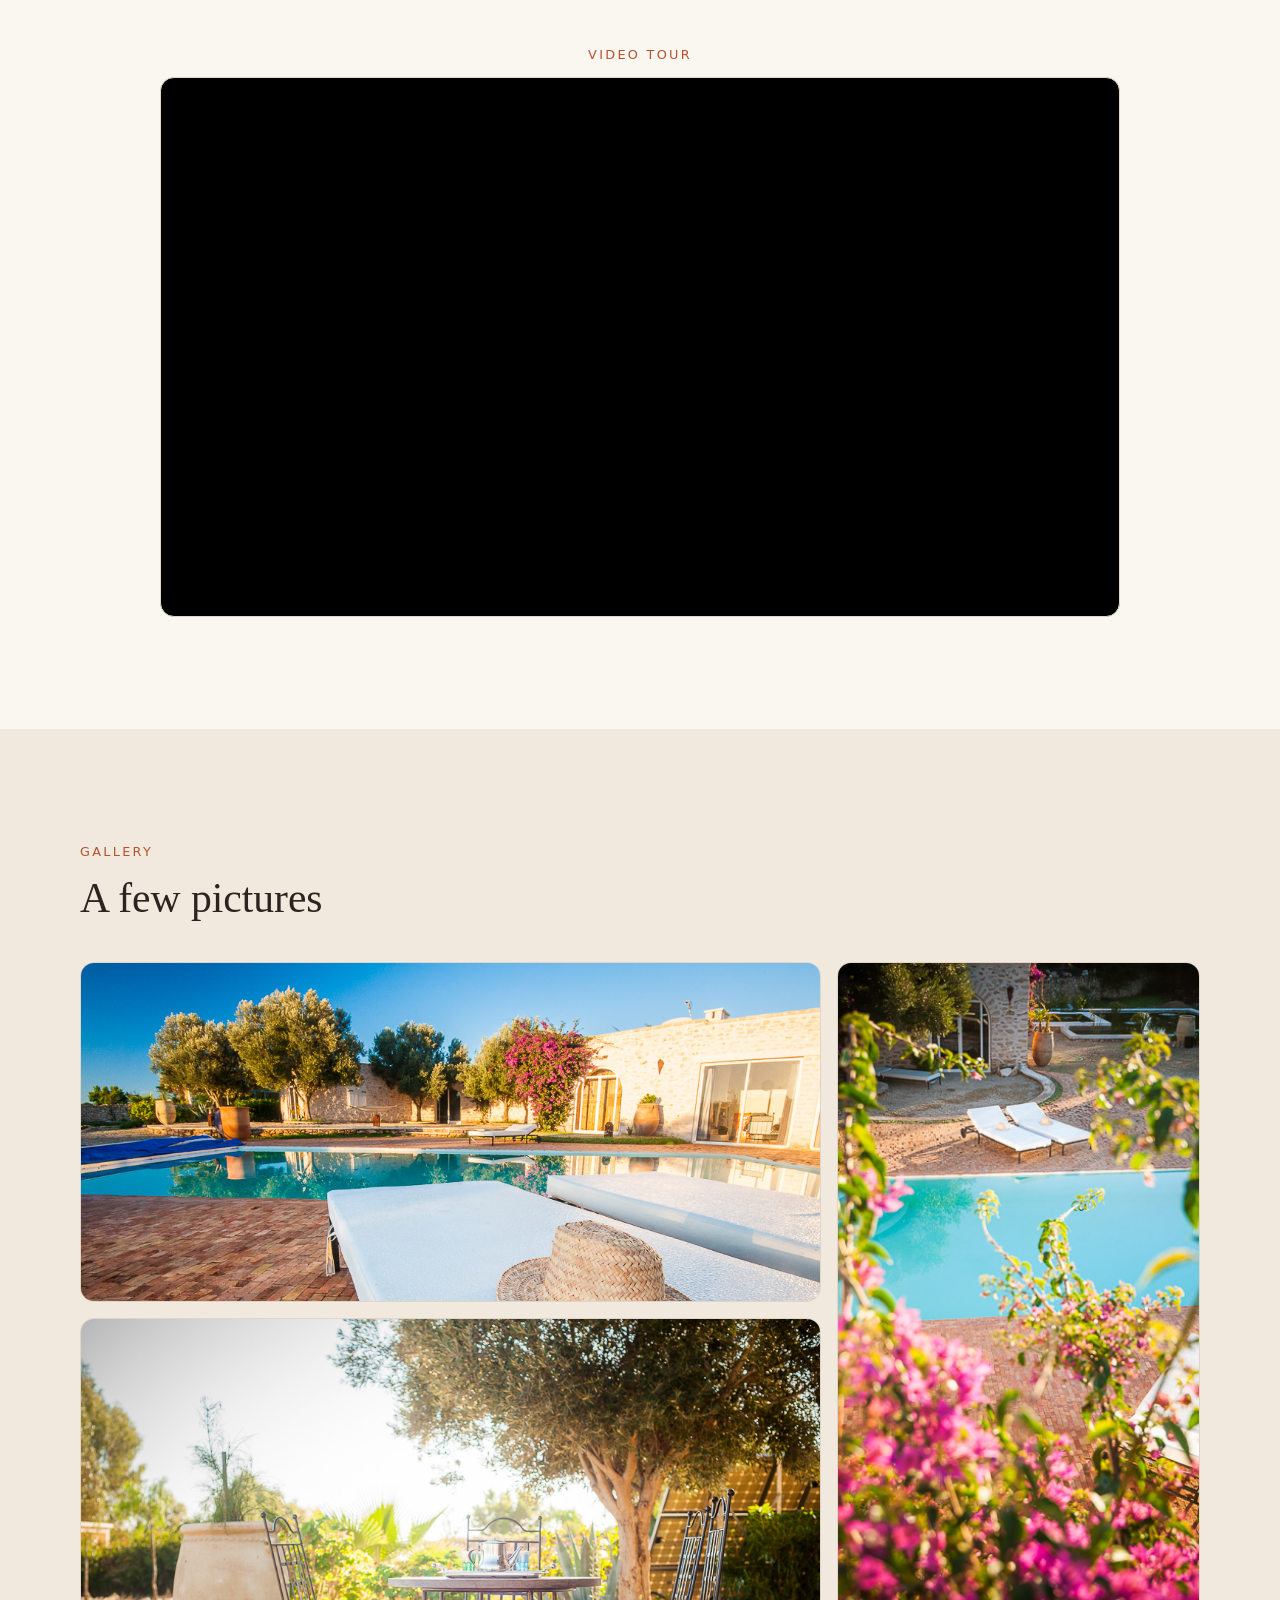
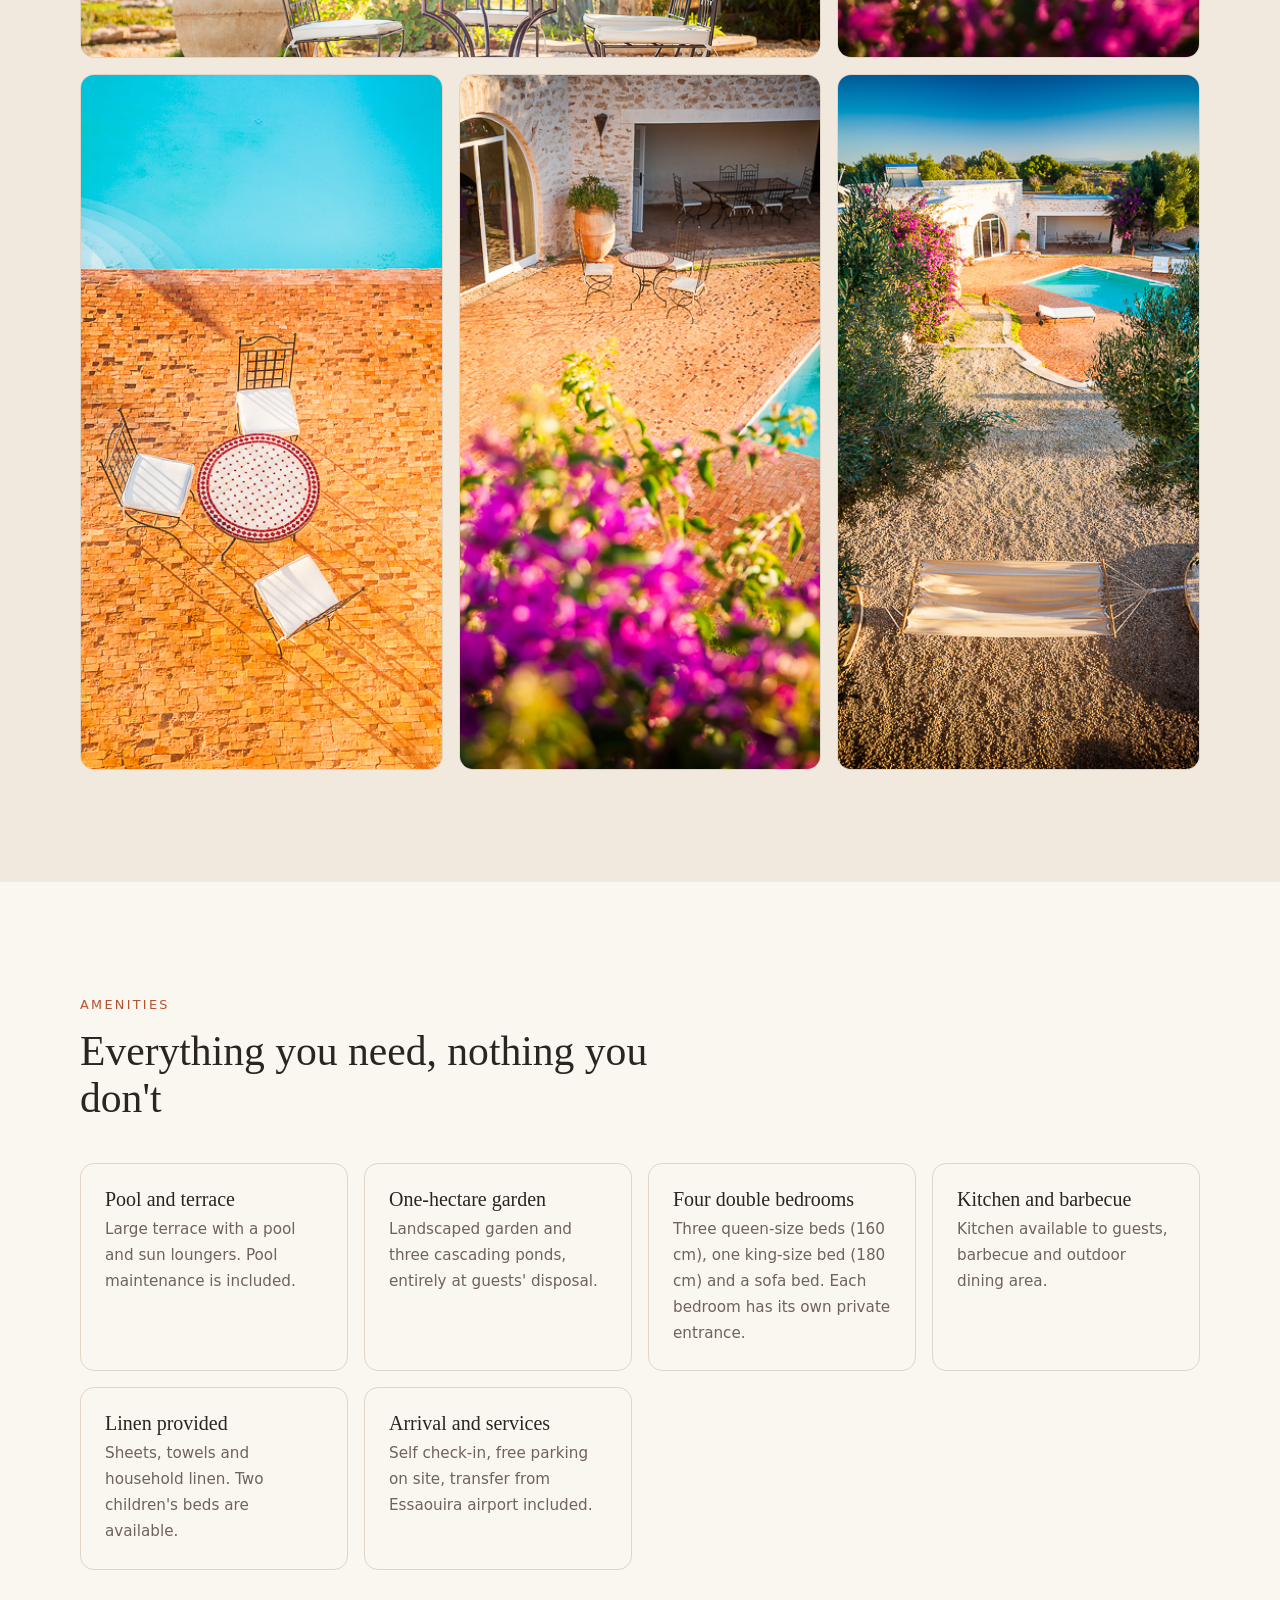
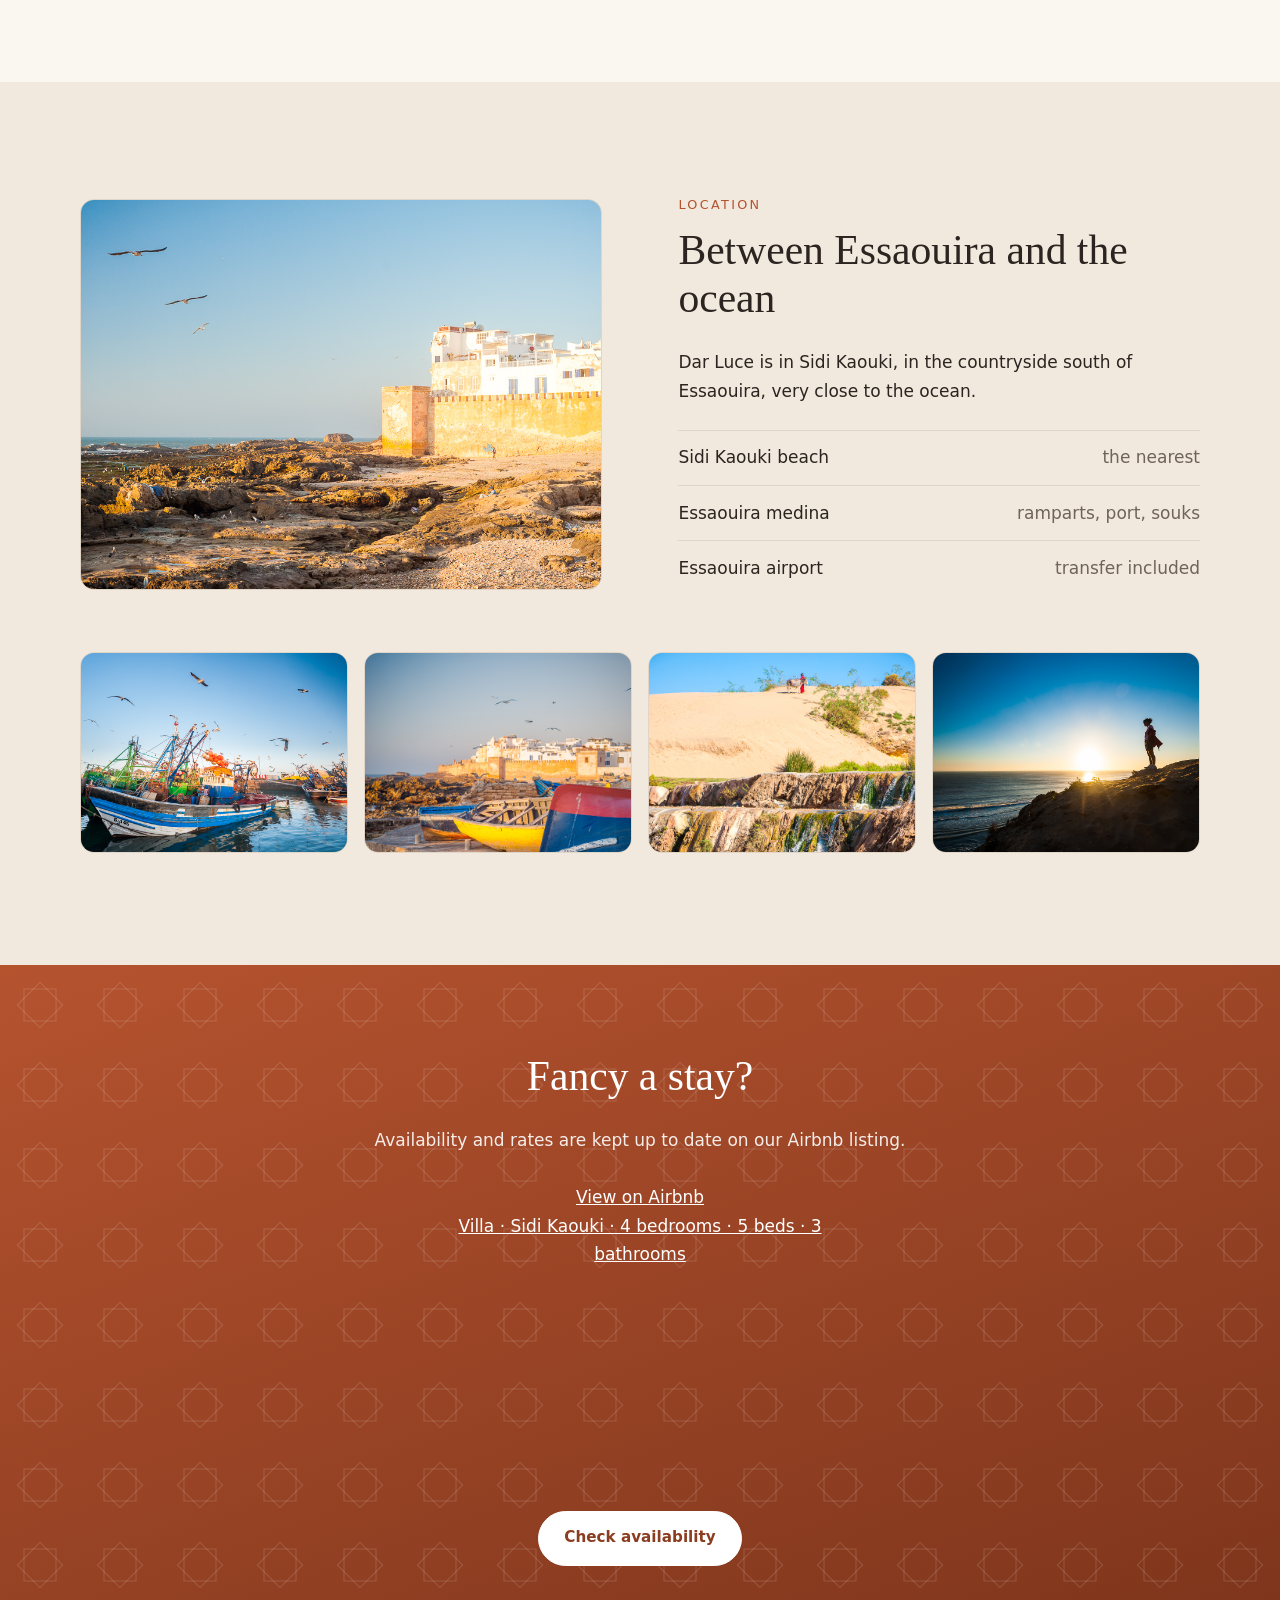
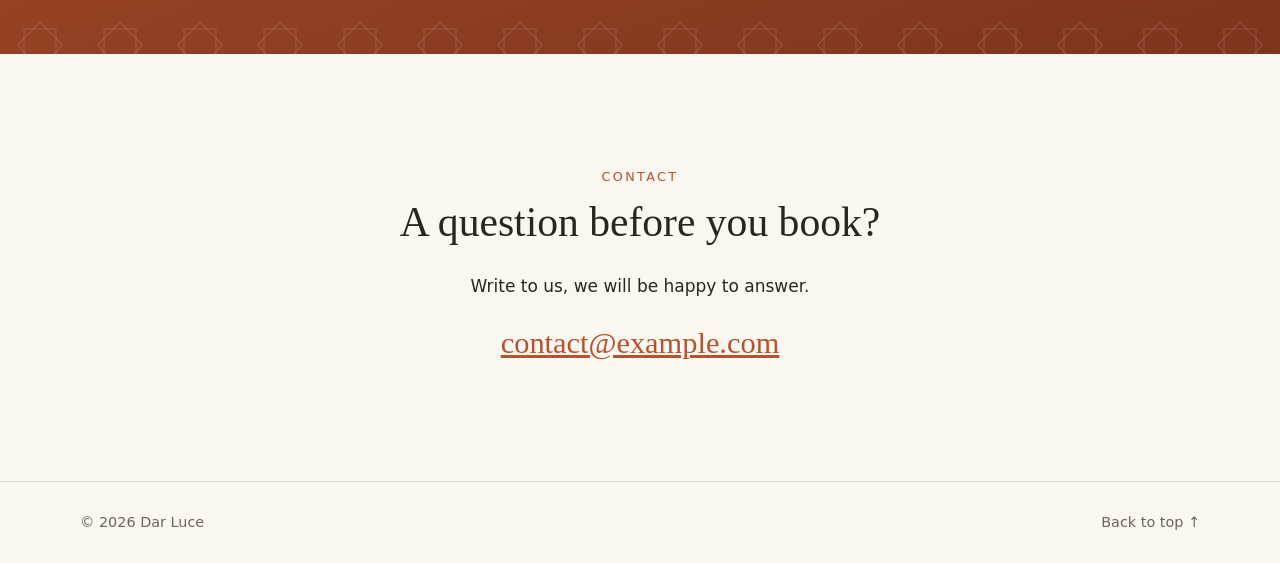
==== commit a98af724: "Fill in content from the Airbnb listing and embed its widget Co-Authored-By: Claude Opus 5.5 <norepl" ====
--- a/en/index.html
+++ b/en/index.html
@@ -3,12 +3,11 @@
 <head>
   <meta charset="utf-8">
   <meta name="viewport" content="width=device-width, initial-scale=1">
-  <title>Dar Luce — Guest house in Morocco</title>
-  <!-- TODO: adjust the description (town, highlights) -->
-  <meta name="description" content="Dar Luce, a bright house with a pool to rent near Essaouira, Morocco. Discover the house and its amenities, and book your stay on Airbnb.">
+  <title>Dar Luce — Holiday home in Sidi Kaouki, Morocco</title>
+  <meta name="description" content="Dar Luce, a bright 4-bedroom villa with a pool to rent in Sidi Kaouki, near Essaouira, Morocco. Discover the house and its amenities, and book your stay on Airbnb.">
   <meta name="theme-color" content="#b5532f">
-  <meta property="og:title" content="Dar Luce — Guest house in Morocco">
-  <meta property="og:description" content="A bright house to rent in Morocco. Book on Airbnb.">
+  <meta property="og:title" content="Dar Luce — Holiday home in Sidi Kaouki, Morocco">
+  <meta property="og:description" content="A 4-bedroom villa with a pool in Sidi Kaouki, near Essaouira. Book on Airbnb.">
   <meta property="og:type" content="website">
   <link rel="alternate" hreflang="fr" href="../">
   <link rel="alternate" hreflang="en" href="./">
@@ -32,8 +31,7 @@
         <a href="#location">Location</a>
         <a href="#contact">Contact</a>
         <a class="lang" href="../index.html" lang="fr" hreflang="fr" aria-label="Version française">FR</a>
-        <!-- TODO: replace with the Airbnb listing link -->
-        <a class="btn btn-small" href="https://www.airbnb.com/" target="_blank" rel="noopener">Book</a>
+        <a class="btn btn-small" href="https://www.airbnb.com/rooms/1055538272395774971" target="_blank" rel="noopener">Book</a>
       </nav>
     </div>
   </header>
@@ -41,12 +39,11 @@
   <main>
     <section id="home" class="hero">
       <div class="container hero-content">
-        <!-- TODO: confirm the location -->
-        <p class="eyebrow">Guest house · Essaouira region, Morocco</p>
+        <p class="eyebrow">Holiday home · Sidi Kaouki, Essaouira, Morocco</p>
         <h1>Dar Luce</h1>
         <p class="hero-lead">A house full of light where you can put down your bags, slow down and enjoy the gentle Moroccan way of life.</p>
         <div class="hero-actions">
-          <a class="btn" href="https://www.airbnb.com/" target="_blank" rel="noopener">Book on Airbnb</a>
+          <a class="btn" href="https://www.airbnb.com/rooms/1055538272395774971" target="_blank" rel="noopener">Book on Airbnb</a>
           <a class="btn btn-ghost" href="#house">Discover the house</a>
         </div>
       </div>
@@ -57,14 +54,12 @@
         <div class="reveal">
           <p class="eyebrow">The house</p>
           <h2>A place designed to feel like home</h2>
-          <!-- TODO: introduction text -->
-          <p>[Introduction to be written: the story of the house, its atmosphere, what makes it unique — the patio, the terrace, the morning light…]</p>
-          <p>[Second paragraph: who the house is for, how guests are welcomed, what travellers enjoy about it.]</p>
-          <!-- TODO: real figures -->
+          <p>Dar Luce is a country house near Essaouira, set in the middle of a landscaped garden of more than one hectare. Bright and easy to live in, it is laid out around four independent double bedrooms, all opening onto a large terrace with a pool.</p>
+          <p>The garden has a simple, authentic beauty: lush planting and three large cascading ponds, home to frogs, goldfish, terrapins and water lilies. The whole property is at guests' disposal during their stay.</p>
           <ul class="facts">
-            <li><strong>[X]</strong><span>guests</span></li>
-            <li><strong>[X]</strong><span>bedrooms</span></li>
-            <li><strong>[X]</strong><span>bathrooms</span></li>
+            <li><strong>6</strong><span>guests</span></li>
+            <li><strong>4</strong><span>bedrooms</span></li>
+            <li><strong>3</strong><span>bathrooms</span></li>
           </ul>
         </div>
         <figure class="photo photo-arch reveal"><img src="../images/O_15-10-31_MAROC019.jpg" alt="The pool and the stone house seen from the garden" width="452" height="680"></figure>
@@ -100,14 +95,13 @@
           <p class="eyebrow">Amenities</p>
           <h2>Everything you need, nothing you don't</h2>
         </div>
-        <!-- TODO: adjust the list to the actual amenities -->
         <ul class="features">
-          <li class="reveal"><h3>Wifi</h3><p>[Speed, suitable for remote work…]</p></li>
-          <li class="reveal"><h3>Equipped kitchen</h3><p>[Hob, oven, fridge, tableware…]</p></li>
-          <li class="reveal"><h3>Air conditioning</h3><p>[Which rooms, heating in winter…]</p></li>
-          <li class="reveal"><h3>Pool and terrace</h3><p>[Size, sun loungers, outdoor lounge…]</p></li>
-          <li class="reveal"><h3>Linen provided</h3><p>[Sheets, towels, toiletries…]</p></li>
-          <li class="reveal"><h3>Welcome</h3><p>[Arrival, key handover, local tips…]</p></li>
+          <li class="reveal"><h3>Pool and terrace</h3><p>Large terrace with a pool and sun loungers. Pool maintenance is included.</p></li>
+          <li class="reveal"><h3>One-hectare garden</h3><p>Landscaped garden and three cascading ponds, entirely at guests' disposal.</p></li>
+          <li class="reveal"><h3>Four double bedrooms</h3><p>Three queen-size beds (160 cm), one king-size bed (180 cm) and a sofa bed. Each bedroom has its own private entrance.</p></li>
+          <li class="reveal"><h3>Kitchen and barbecue</h3><p>Kitchen available to guests, barbecue and outdoor dining area.</p></li>
+          <li class="reveal"><h3>Linen provided</h3><p>Sheets, towels and household linen. Two children's beds are available.</p></li>
+          <li class="reveal"><h3>Arrival and services</h3><p>Self check-in, free parking on site, transfer from Essaouira airport included.</p></li>
         </ul>
       </div>
     </section>
@@ -118,12 +112,11 @@
         <div class="reveal">
           <p class="eyebrow">Location</p>
           <h2>Between Essaouira and the ocean</h2>
-          <!-- TODO: description of the area and real distances -->
-          <p>[Description of the surroundings to be written: countryside, beaches, getting to Essaouira.]</p>
+          <p>Dar Luce is in Sidi Kaouki, in the countryside south of Essaouira, very close to the ocean.</p>
           <ul class="distances">
-            <li><span>Essaouira medina</span><span>[X] min by car</span></li>
-            <li><span>Beach</span><span>[X] min</span></li>
-            <li><span>[Airport]</span><span>[X] min by car</span></li>
+            <li><span>Sidi Kaouki beach</span><span>the nearest</span></li>
+            <li><span>Essaouira medina</span><span>ramparts, port, souks</span></li>
+            <li><span>Essaouira airport</span><span>transfer included</span></li>
           </ul>
         </div>
       </div>
@@ -139,7 +132,12 @@
       <div class="container reveal">
         <h2>Fancy a stay?</h2>
         <p>Availability and rates are kept up to date on our Airbnb listing.</p>
-        <a class="btn btn-light" href="https://www.airbnb.com/" target="_blank" rel="noopener">Check availability</a>
+        <div class="airbnb-embed-frame" data-id="1055538272395774971" data-view="home" data-hide-price="true">
+          <a href="https://www.airbnb.com/rooms/1055538272395774971?source=embed_widget">View on Airbnb</a>
+          <a href="https://www.airbnb.com/rooms/1055538272395774971?source=embed_widget" rel="nofollow">Villa · Sidi Kaouki · 4 bedrooms · 5 beds · 3 bathrooms</a>
+          <script async src="https://www.airbnb.com/embeddable/airbnb_jssdk"></script>
+        </div>
+        <a class="btn btn-light" href="https://www.airbnb.com/rooms/1055538272395774971" target="_blank" rel="noopener">Check availability</a>
       </div>
     </section>
 
--- a/css/style.css
+++ b/css/style.css
@@ -228,6 +228,9 @@
   background: var(--pattern), linear-gradient(160deg, #b5532f, #7c341b);
 }
 .cta p { color: rgba(255, 255, 255, 0.9); margin-bottom: 1.75rem; }
+.airbnb-embed-frame { width: min(450px, 100%); min-height: 300px; margin: 0 auto 1.75rem; }
+.airbnb-embed-frame a { color: #fff; display: block; }
+.airbnb-embed-frame iframe { border-radius: var(--radius); }
 
 /* ---------- Contact et pied de page ---------- */
 .contact-link { font-family: var(--serif); font-size: clamp(1.3rem, 4vw, 1.9rem); overflow-wrap: anywhere; }
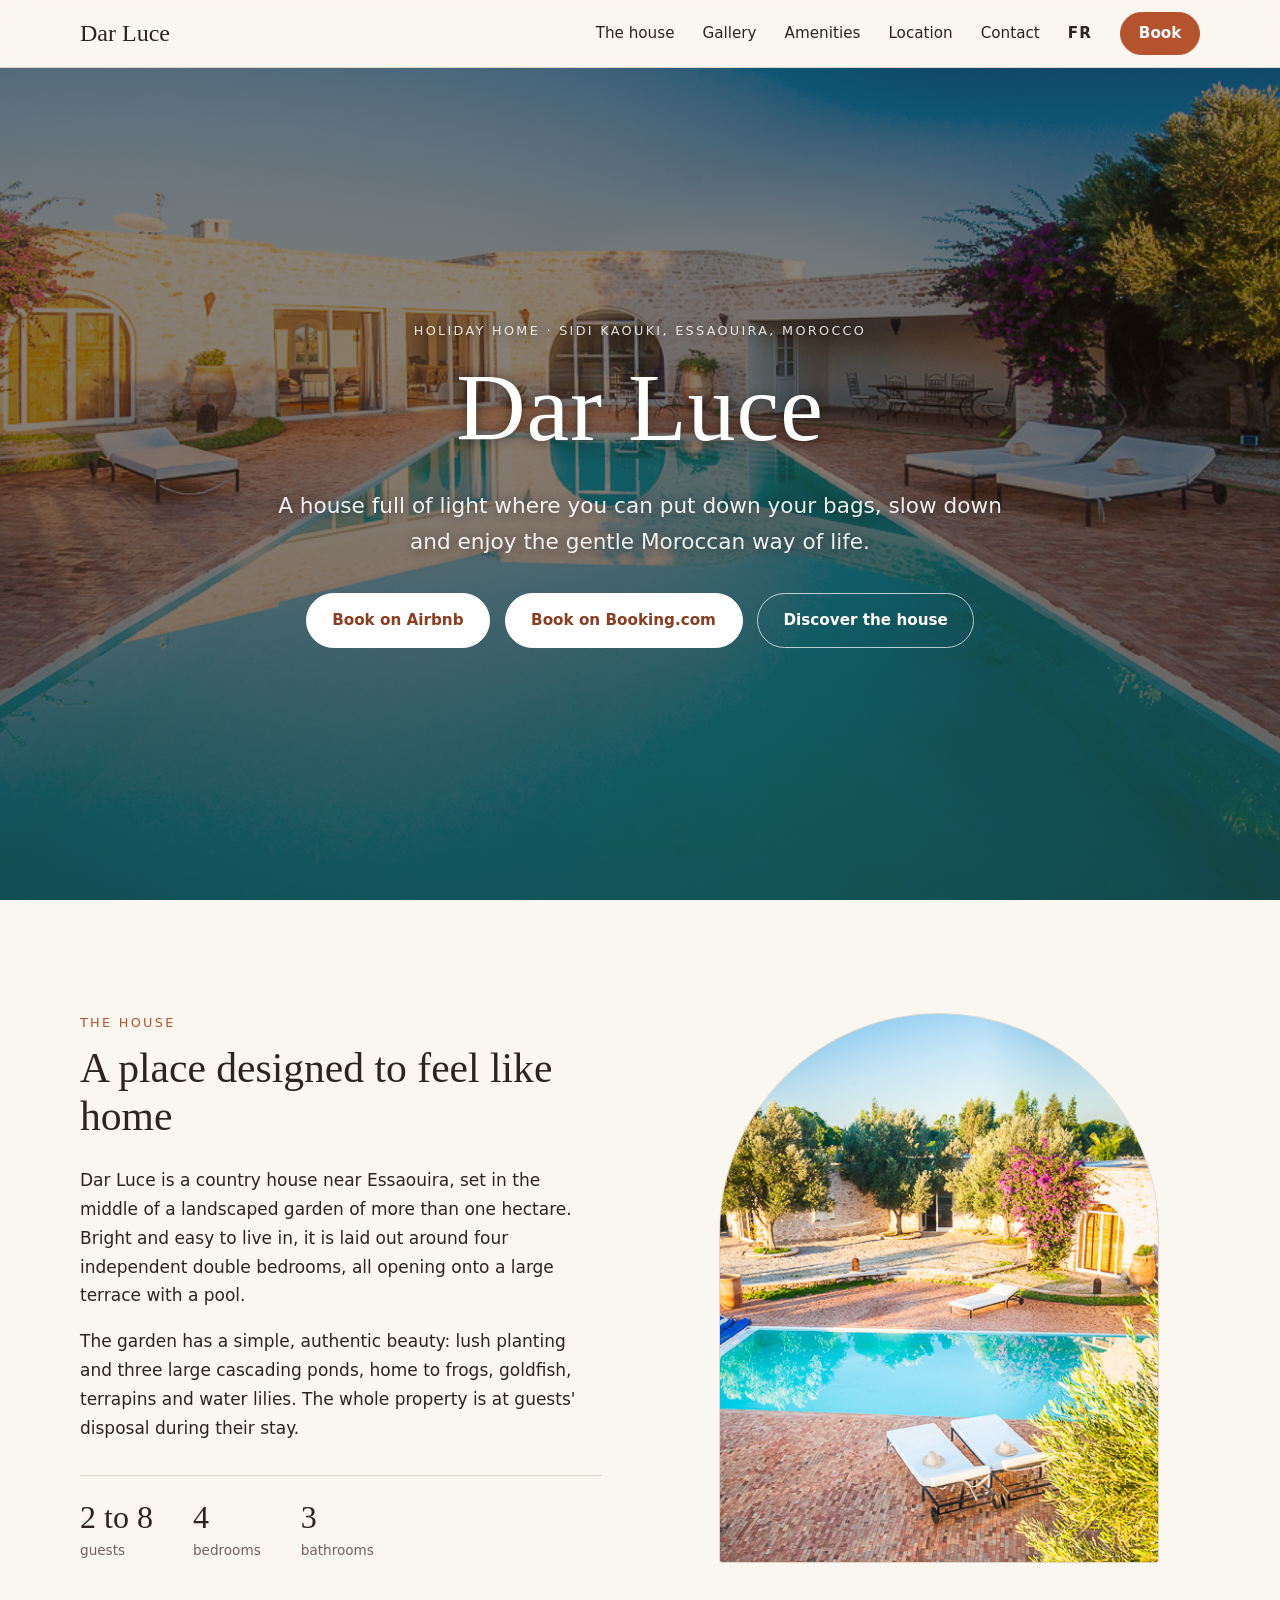
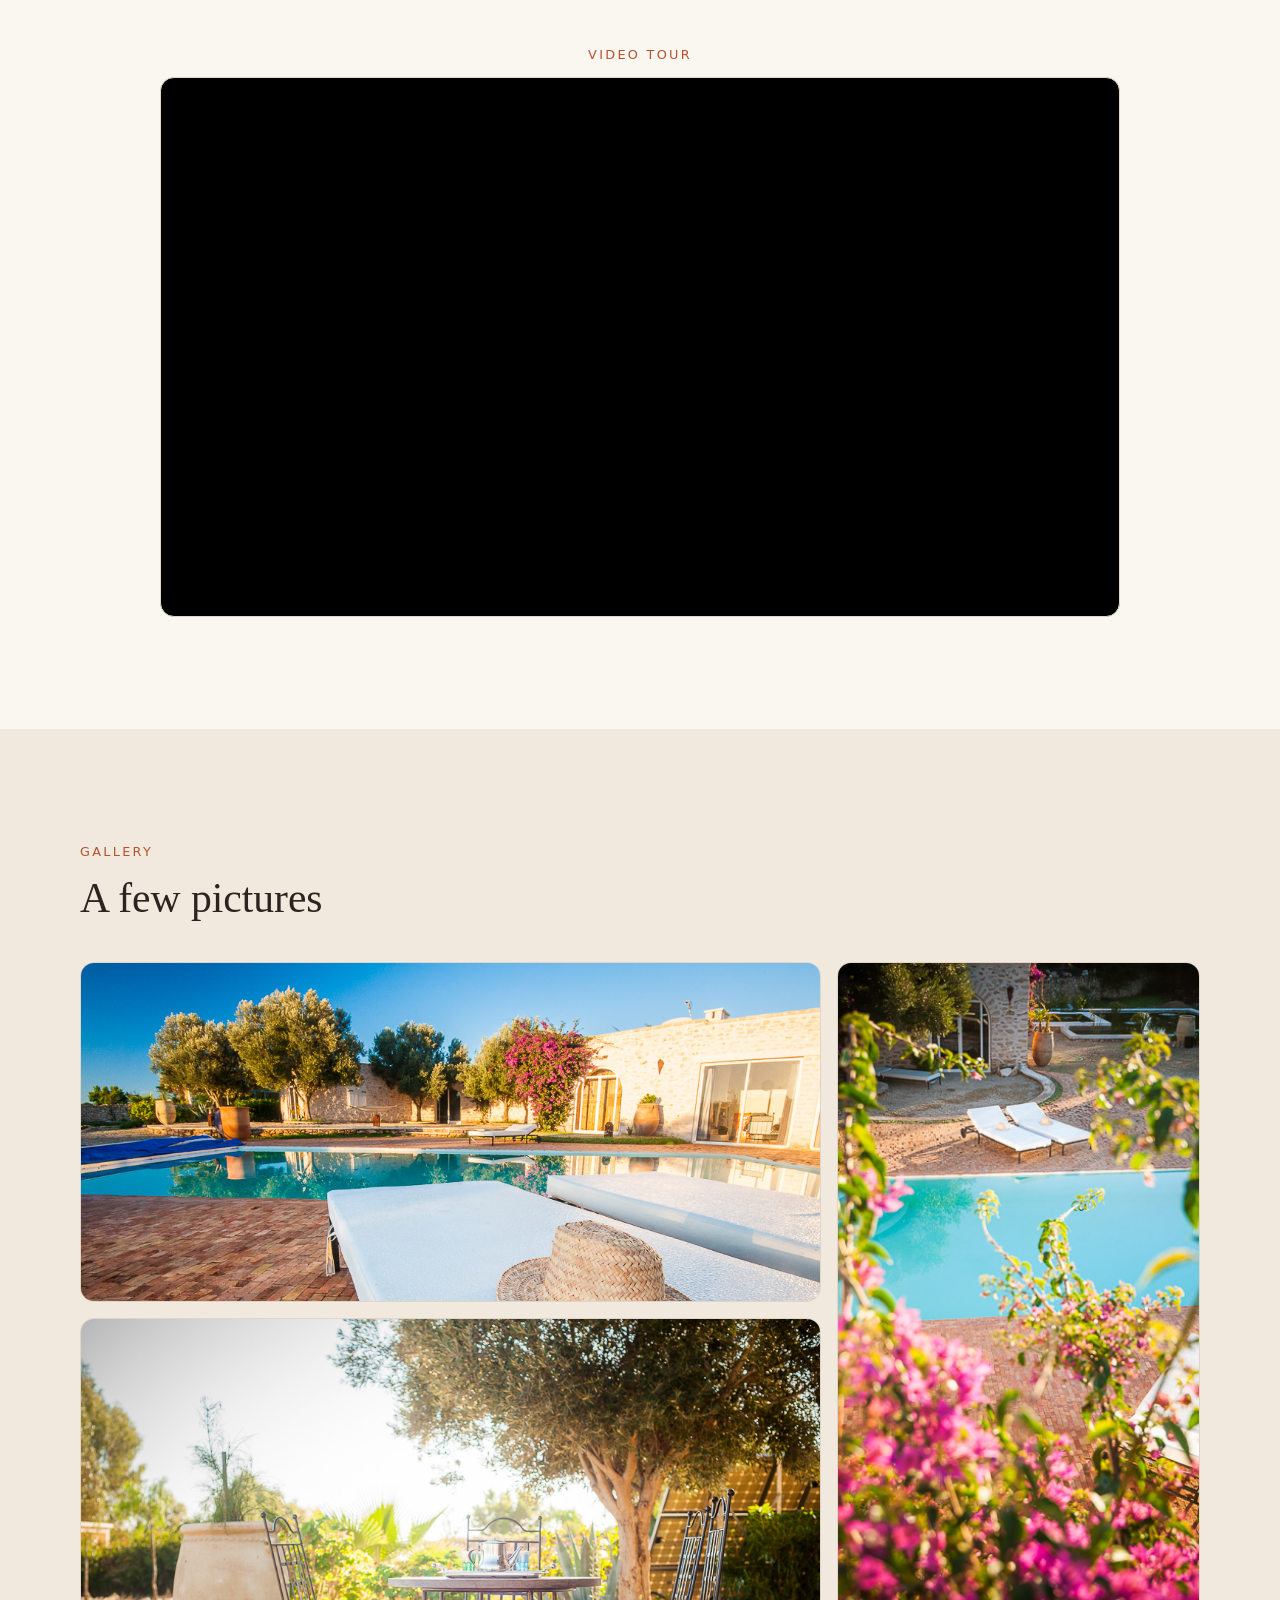
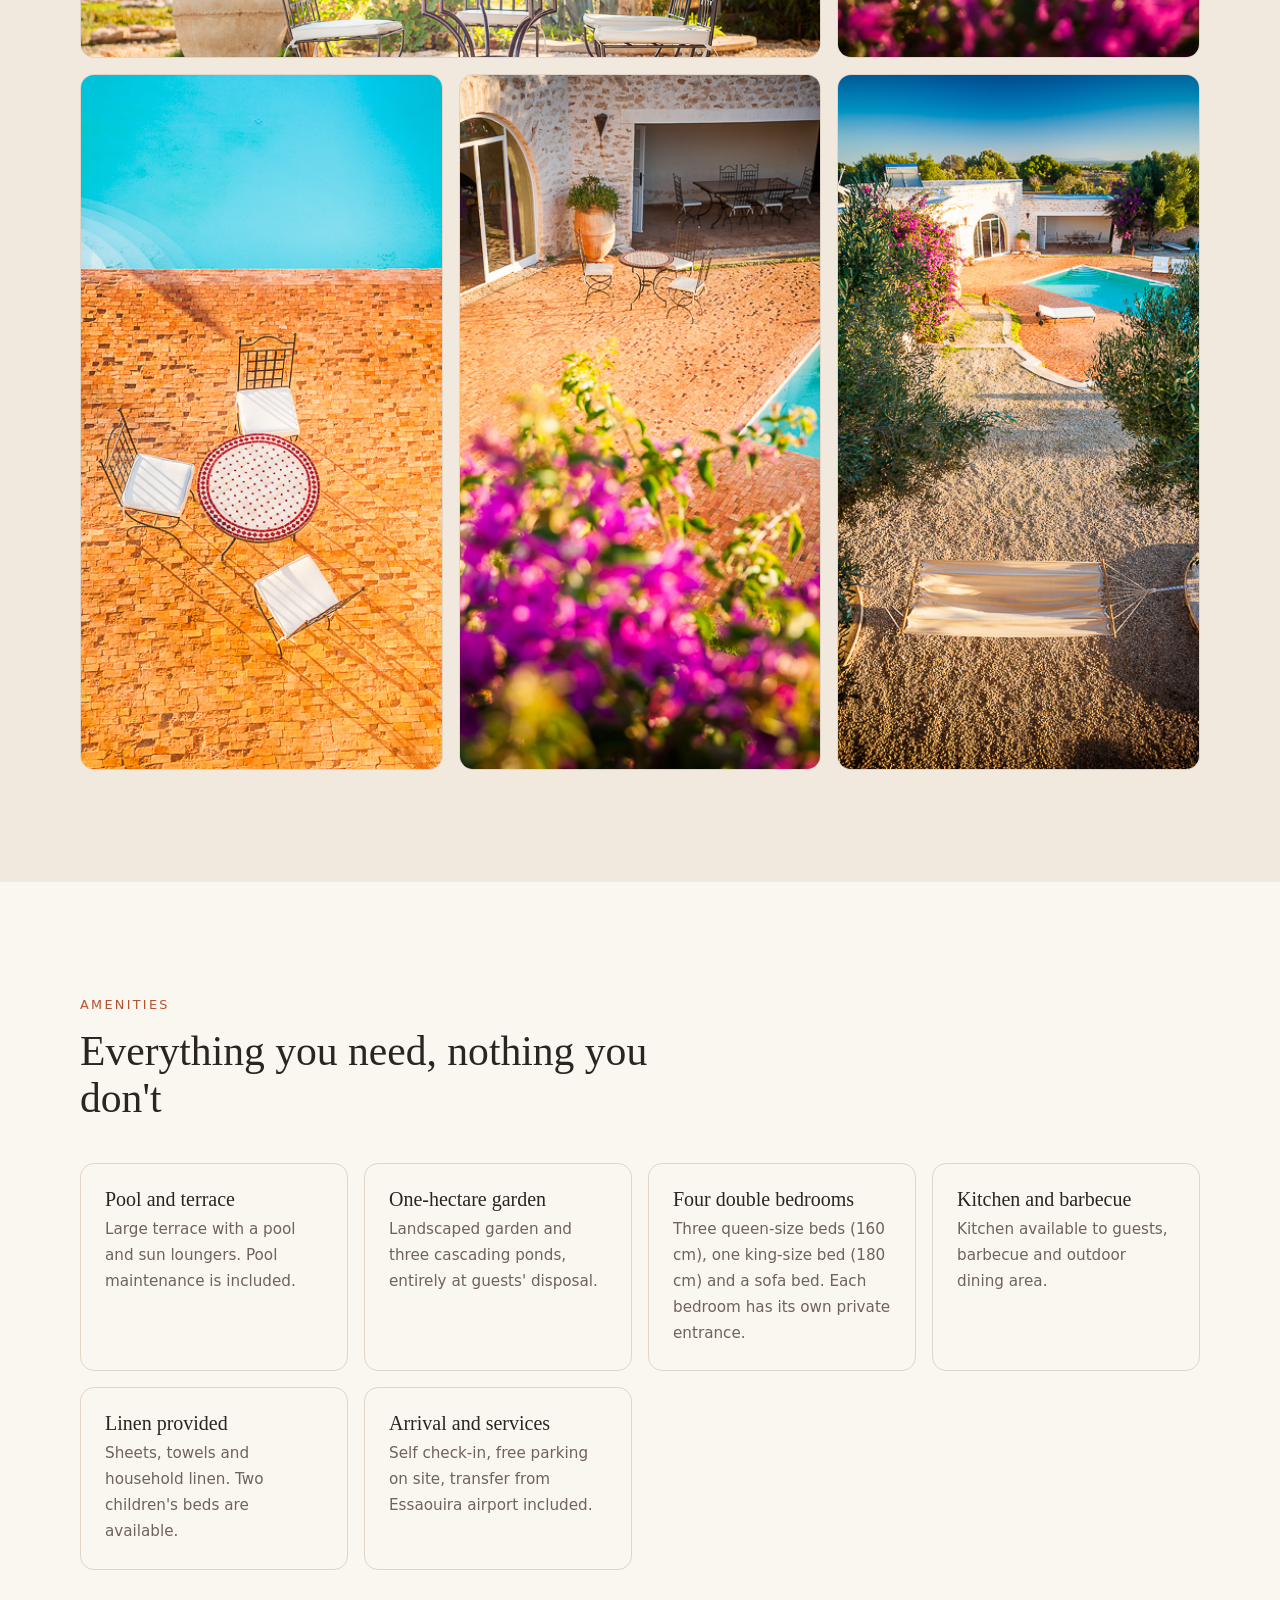
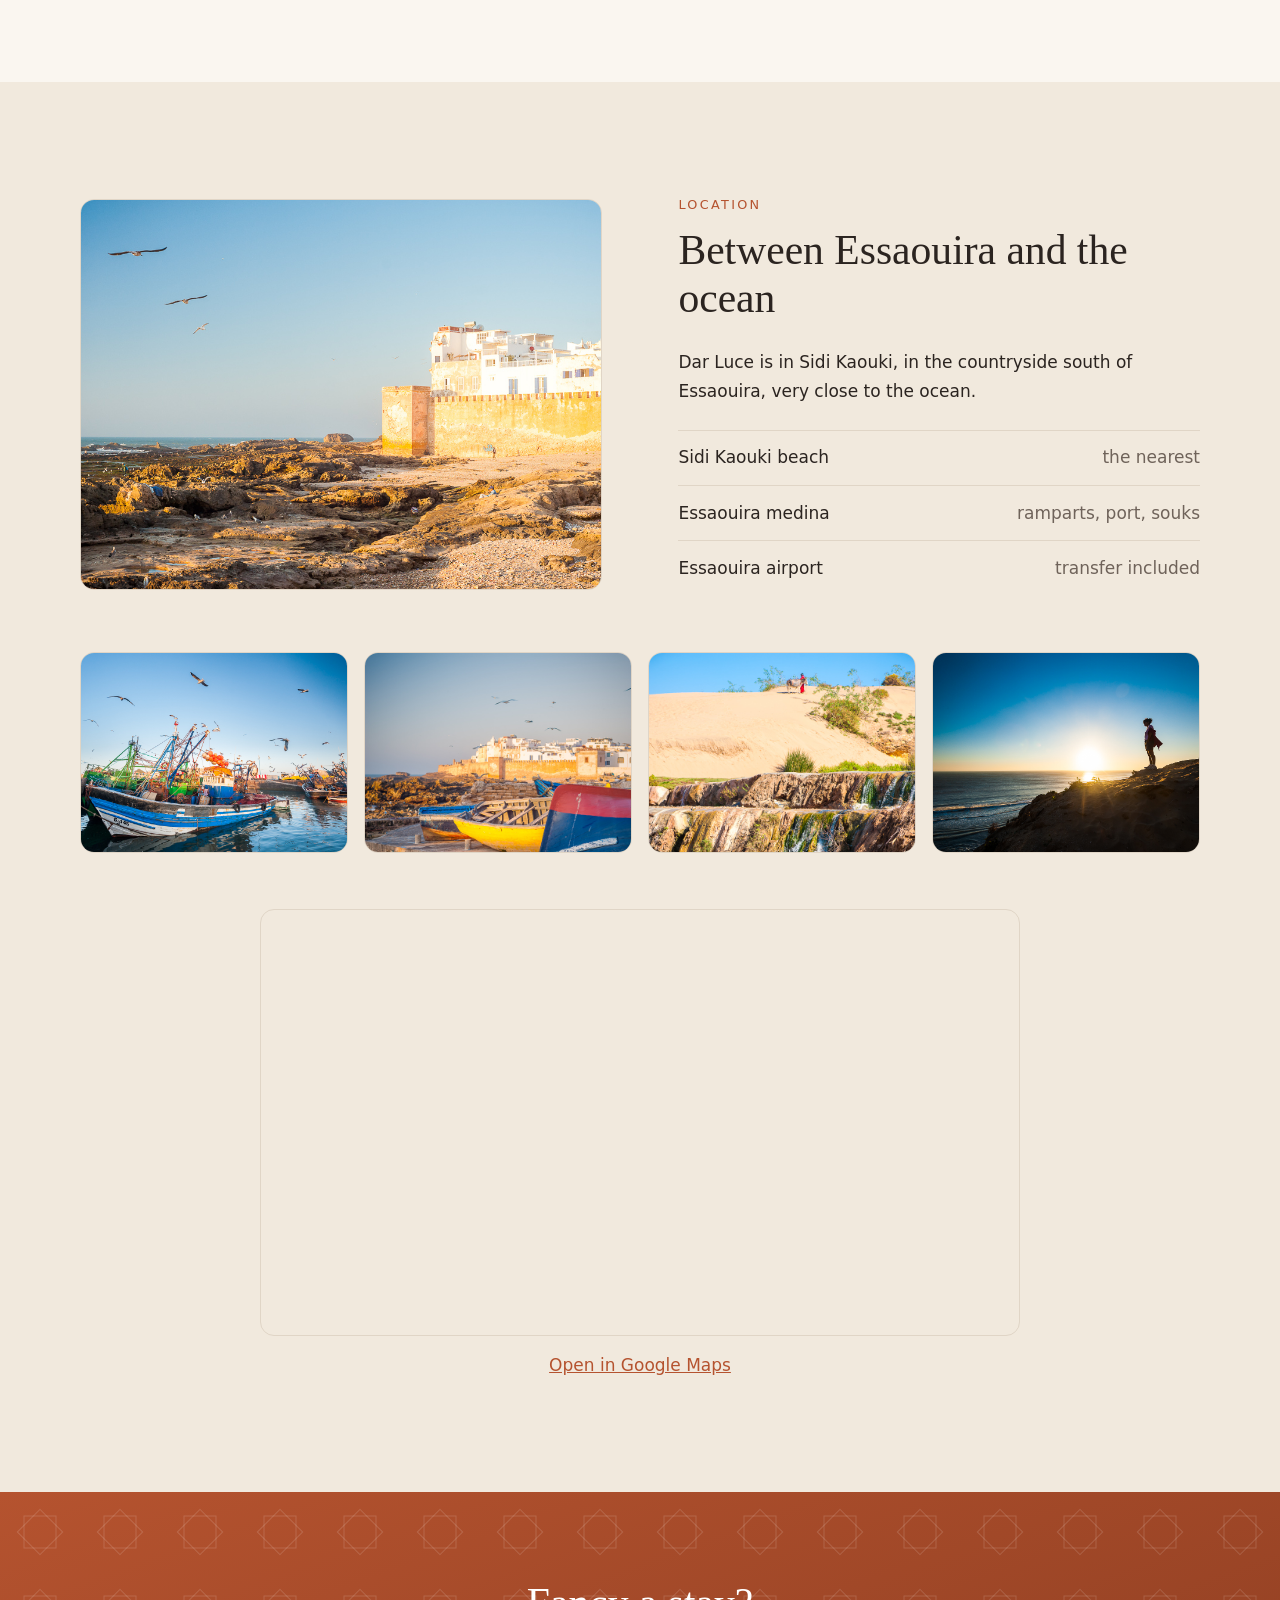
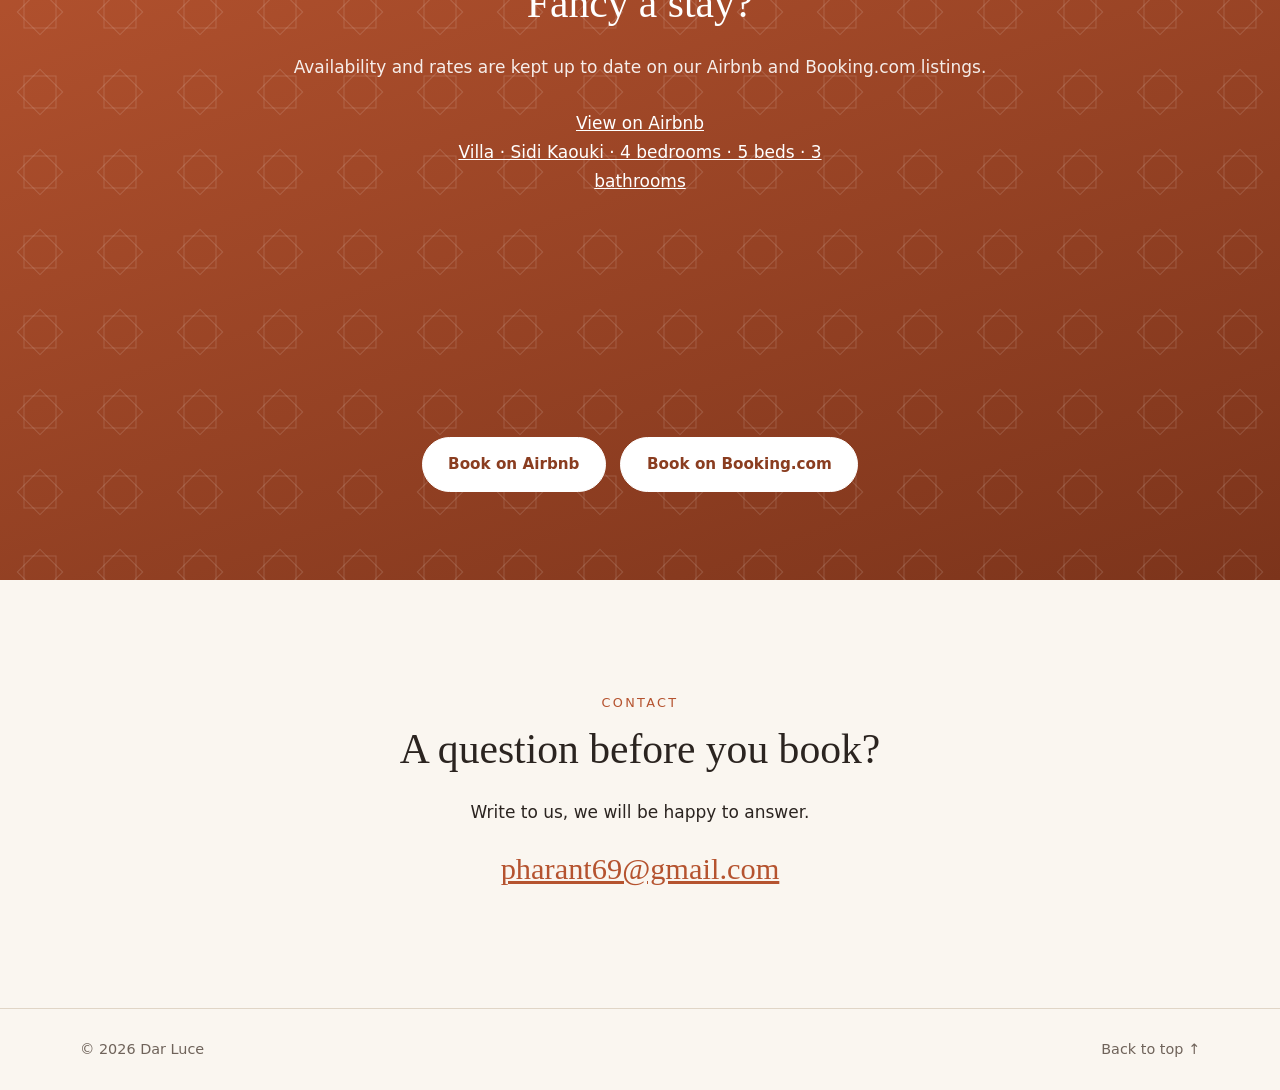
==== commit 38d7162a: "Add Booking.com links, contact e-mail, guest range and a location map - Offer Booking.com next to Ai" ====
--- a/en/index.html
+++ b/en/index.html
@@ -4,10 +4,10 @@
   <meta charset="utf-8">
   <meta name="viewport" content="width=device-width, initial-scale=1">
   <title>Dar Luce — Holiday home in Sidi Kaouki, Morocco</title>
-  <meta name="description" content="Dar Luce, a bright 4-bedroom villa with a pool to rent in Sidi Kaouki, near Essaouira, Morocco. Discover the house and its amenities, and book your stay on Airbnb.">
+  <meta name="description" content="Dar Luce, a bright 4-bedroom villa with a pool to rent in Sidi Kaouki, near Essaouira, Morocco. Discover the house and its amenities, and book your stay on Airbnb or Booking.com.">
   <meta name="theme-color" content="#b5532f">
   <meta property="og:title" content="Dar Luce — Holiday home in Sidi Kaouki, Morocco">
-  <meta property="og:description" content="A 4-bedroom villa with a pool in Sidi Kaouki, near Essaouira. Book on Airbnb.">
+  <meta property="og:description" content="A 4-bedroom villa with a pool in Sidi Kaouki, near Essaouira. Book on Airbnb or Booking.com.">
   <meta property="og:type" content="website">
   <link rel="alternate" hreflang="fr" href="../">
   <link rel="alternate" hreflang="en" href="./">
@@ -31,7 +31,7 @@
         <a href="#location">Location</a>
         <a href="#contact">Contact</a>
         <a class="lang" href="../index.html" lang="fr" hreflang="fr" aria-label="Version française">FR</a>
-        <a class="btn btn-small" href="https://www.airbnb.com/rooms/1055538272395774971" target="_blank" rel="noopener">Book</a>
+        <a class="btn btn-small" href="#book">Book</a>
       </nav>
     </div>
   </header>
@@ -44,6 +44,7 @@
         <p class="hero-lead">A house full of light where you can put down your bags, slow down and enjoy the gentle Moroccan way of life.</p>
         <div class="hero-actions">
           <a class="btn" href="https://www.airbnb.com/rooms/1055538272395774971" target="_blank" rel="noopener">Book on Airbnb</a>
+          <a class="btn" href="https://www.booking.com/Share-Bm2w2zM" target="_blank" rel="noopener">Book on Booking.com</a>
           <a class="btn btn-ghost" href="#house">Discover the house</a>
         </div>
       </div>
@@ -57,7 +58,7 @@
           <p>Dar Luce is a country house near Essaouira, set in the middle of a landscaped garden of more than one hectare. Bright and easy to live in, it is laid out around four independent double bedrooms, all opening onto a large terrace with a pool.</p>
           <p>The garden has a simple, authentic beauty: lush planting and three large cascading ponds, home to frogs, goldfish, terrapins and water lilies. The whole property is at guests' disposal during their stay.</p>
           <ul class="facts">
-            <li><strong>6</strong><span>guests</span></li>
+            <li><strong>2 to 8</strong><span>guests</span></li>
             <li><strong>4</strong><span>bedrooms</span></li>
             <li><strong>3</strong><span>bathrooms</span></li>
           </ul>
@@ -126,18 +127,43 @@
         <figure class="photo reveal"><img src="../images/O_15-10-31_MAROC035.jpg" alt="Dunes and a small waterfall inland" width="680" height="680" loading="lazy"></figure>
         <figure class="photo reveal"><img src="../images/O_15-10-31_MAROC013.jpg" alt="Sunset over the ocean from the dunes" width="1000" height="665" loading="lazy"></figure>
       </div>
+      <div class="container map reveal">
+        <div class="map-frame">
+          <iframe src="https://www.google.com/maps?q=31.400874,-9.708119&amp;z=11&amp;hl=en&amp;output=embed" title="Map: location of Dar Luce" loading="lazy" referrerpolicy="no-referrer-when-downgrade" allowfullscreen></iframe>
+        </div>
+        <a href="https://maps.app.goo.gl/hHBwKJx5XQZcTk6D9" target="_blank" rel="noopener">Open in Google Maps</a>
+      </div>
     </section>
 
-    <section class="cta">
+    <section id="availability" class="section" data-availability data-remote="https://raw.githubusercontent.com/harantol/dar_luce/main/data/availability.json" data-src="../data/availability.json" hidden>
+      <div class="container center">
+        <p class="eyebrow">Availability</p>
+        <h2>When to come?</h2>
+        <div class="cal">
+          <div class="cal-nav">
+            <button class="cal-prev" type="button" aria-label="Previous months">←</button>
+            <button class="cal-next" type="button" aria-label="Next months">→</button>
+          </div>
+          <div class="cal-months" aria-live="polite"></div>
+          <p class="cal-legend"><span class="cal-key free"></span>Available <span class="cal-key booked"></span>Unavailable</p>
+          <p class="cal-note">Indicative calendar, synchronised with our booking calendars several times a day.</p>
+        </div>
+      </div>
+    </section>
+
+    <section id="book" class="cta">
       <div class="container reveal">
         <h2>Fancy a stay?</h2>
-        <p>Availability and rates are kept up to date on our Airbnb listing.</p>
+        <p>Availability and rates are kept up to date on our Airbnb and Booking.com listings.</p>
         <div class="airbnb-embed-frame" data-id="1055538272395774971" data-view="home" data-hide-price="true">
           <a href="https://www.airbnb.com/rooms/1055538272395774971?source=embed_widget">View on Airbnb</a>
           <a href="https://www.airbnb.com/rooms/1055538272395774971?source=embed_widget" rel="nofollow">Villa · Sidi Kaouki · 4 bedrooms · 5 beds · 3 bathrooms</a>
           <script async src="https://www.airbnb.com/embeddable/airbnb_jssdk"></script>
         </div>
-        <a class="btn btn-light" href="https://www.airbnb.com/rooms/1055538272395774971" target="_blank" rel="noopener">Check availability</a>
+        <div class="cta-actions">
+          <a class="btn btn-light" href="https://www.airbnb.com/rooms/1055538272395774971" target="_blank" rel="noopener">Book on Airbnb</a>
+          <a class="btn btn-light" href="https://www.booking.com/Share-Bm2w2zM" target="_blank" rel="noopener">Book on Booking.com</a>
+        </div>
       </div>
     </section>
 
@@ -146,8 +172,8 @@
         <p class="eyebrow">Contact</p>
         <h2>A question before you book?</h2>
         <p>Write to us, we will be happy to answer.</p>
-        <!-- TODO: real e-mail address -->
-        <a class="contact-link" href="mailto:contact@example.com">contact@example.com</a>
+        <!-- Address split to keep bots away; js/main.js turns it into a link -->
+        <span class="contact-link" data-user="pharant69" data-domain="gmail.com">pharant69 [at] gmail.com</span>
       </div>
     </section>
   </main>
@@ -160,5 +186,6 @@
   </footer>
 
   <script src="../js/main.js" defer></script>
+  <script src="../js/calendar.js" defer></script>
 </body>
 </html>
--- a/css/style.css
+++ b/css/style.css
@@ -161,7 +161,7 @@
 .hero .eyebrow { color: rgba(255, 255, 255, 0.85); }
 .hero h1 { margin-bottom: 0.25em; }
 .hero-lead { font-size: clamp(1.1rem, 2.4vw, 1.35rem); color: rgba(255, 255, 255, 0.92); margin-bottom: 2rem; }
-.hero-actions { display: flex; flex-wrap: wrap; gap: 0.9rem; justify-content: center; }
+.hero-actions, .cta-actions { display: flex; flex-wrap: wrap; gap: 0.9rem; justify-content: center; }
 .hero .btn:not(.btn-ghost) { background: #fff; border-color: #fff; color: #8a3d20; }
 .hero .btn:not(.btn-ghost):hover { background: #f6e9e1; border-color: #f6e9e1; }
 
@@ -210,6 +210,11 @@
 .video-frame { aspect-ratio: 16 / 9; border-radius: var(--radius); overflow: hidden; background: #000; border: 1px solid var(--line); }
 .video-frame iframe { display: block; width: 100%; height: 100%; border: 0; }
 
+/* ---------- Carte ---------- */
+.map { max-width: 760px; margin-top: clamp(2rem, 5vw, 3.5rem); text-align: center; }
+.map-frame { aspect-ratio: 16 / 9; border-radius: var(--radius); overflow: hidden; border: 1px solid var(--line); margin-bottom: 0.9rem; }
+.map-frame iframe { display: block; width: 100%; height: 100%; border: 0; }
+
 /* ---------- Équipements ---------- */
 .features { display: grid; grid-template-columns: repeat(auto-fit, minmax(260px, 1fr)); gap: 1rem; }
 .features li { padding: 1.5rem; border: 1px solid var(--line); border-radius: var(--radius); }
@@ -219,6 +224,35 @@
 .distances { margin-top: 1.5rem; }
 .distances li { display: flex; justify-content: space-between; gap: 1rem; padding: 0.8rem 0; border-top: 1px solid var(--line); }
 .distances li span:last-child { color: var(--muted); white-space: nowrap; }
+
+/* ---------- Disponibilités ---------- */
+.cal { max-width: 720px; margin: 2rem auto 0; }
+.cal-nav { display: flex; justify-content: space-between; margin-bottom: -2.4rem; }
+.cal-nav button {
+  width: 40px; height: 40px;
+  border: 1px solid var(--line); border-radius: 50%;
+  background: var(--bg); color: var(--text);
+  font-size: 1.1rem; cursor: pointer;
+}
+.cal-nav button:hover:not(:disabled) { border-color: var(--accent); color: var(--accent); }
+.cal-nav button:disabled { opacity: 0.35; cursor: default; }
+.cal-months { display: grid; grid-template-columns: 1fr 1fr; gap: 2.5rem; }
+.cal-month h3 { font-size: 1.15rem; text-transform: capitalize; margin-bottom: 1rem; line-height: 40px; }
+.cal-grid { display: grid; grid-template-columns: repeat(7, 1fr); gap: 4px; font-size: 0.9rem; }
+.cal-weekday { color: var(--muted); font-size: 0.75rem; text-transform: uppercase; padding-bottom: 0.3rem; }
+.cal-day { aspect-ratio: 1; display: grid; place-items: center; border-radius: 8px; }
+.cal-day.free { background: var(--bg-alt); }
+.cal-day.booked { color: var(--muted); text-decoration: line-through; opacity: 0.55; }
+.cal-day.past { color: var(--muted); opacity: 0.35; }
+.cal-legend { margin: 1.75rem 0 0.5rem; font-size: 0.9rem; color: var(--muted); }
+.cal-key { display: inline-block; width: 0.9rem; height: 0.9rem; border-radius: 4px; vertical-align: -0.1rem; margin: 0 0.35rem 0 1rem; }
+.cal-key.free { background: var(--bg-alt); border: 1px solid var(--line); margin-left: 0; }
+.cal-key.booked { border: 1px dashed var(--muted); opacity: 0.6; }
+.cal-note { font-size: 0.85rem; color: var(--muted); margin: 0; }
+@media (max-width: 640px) {
+  .cal-months { grid-template-columns: 1fr; }
+  .cal-month + .cal-month { display: none; }
+}
 
 /* ---------- Appel à réserver ---------- */
 .cta {
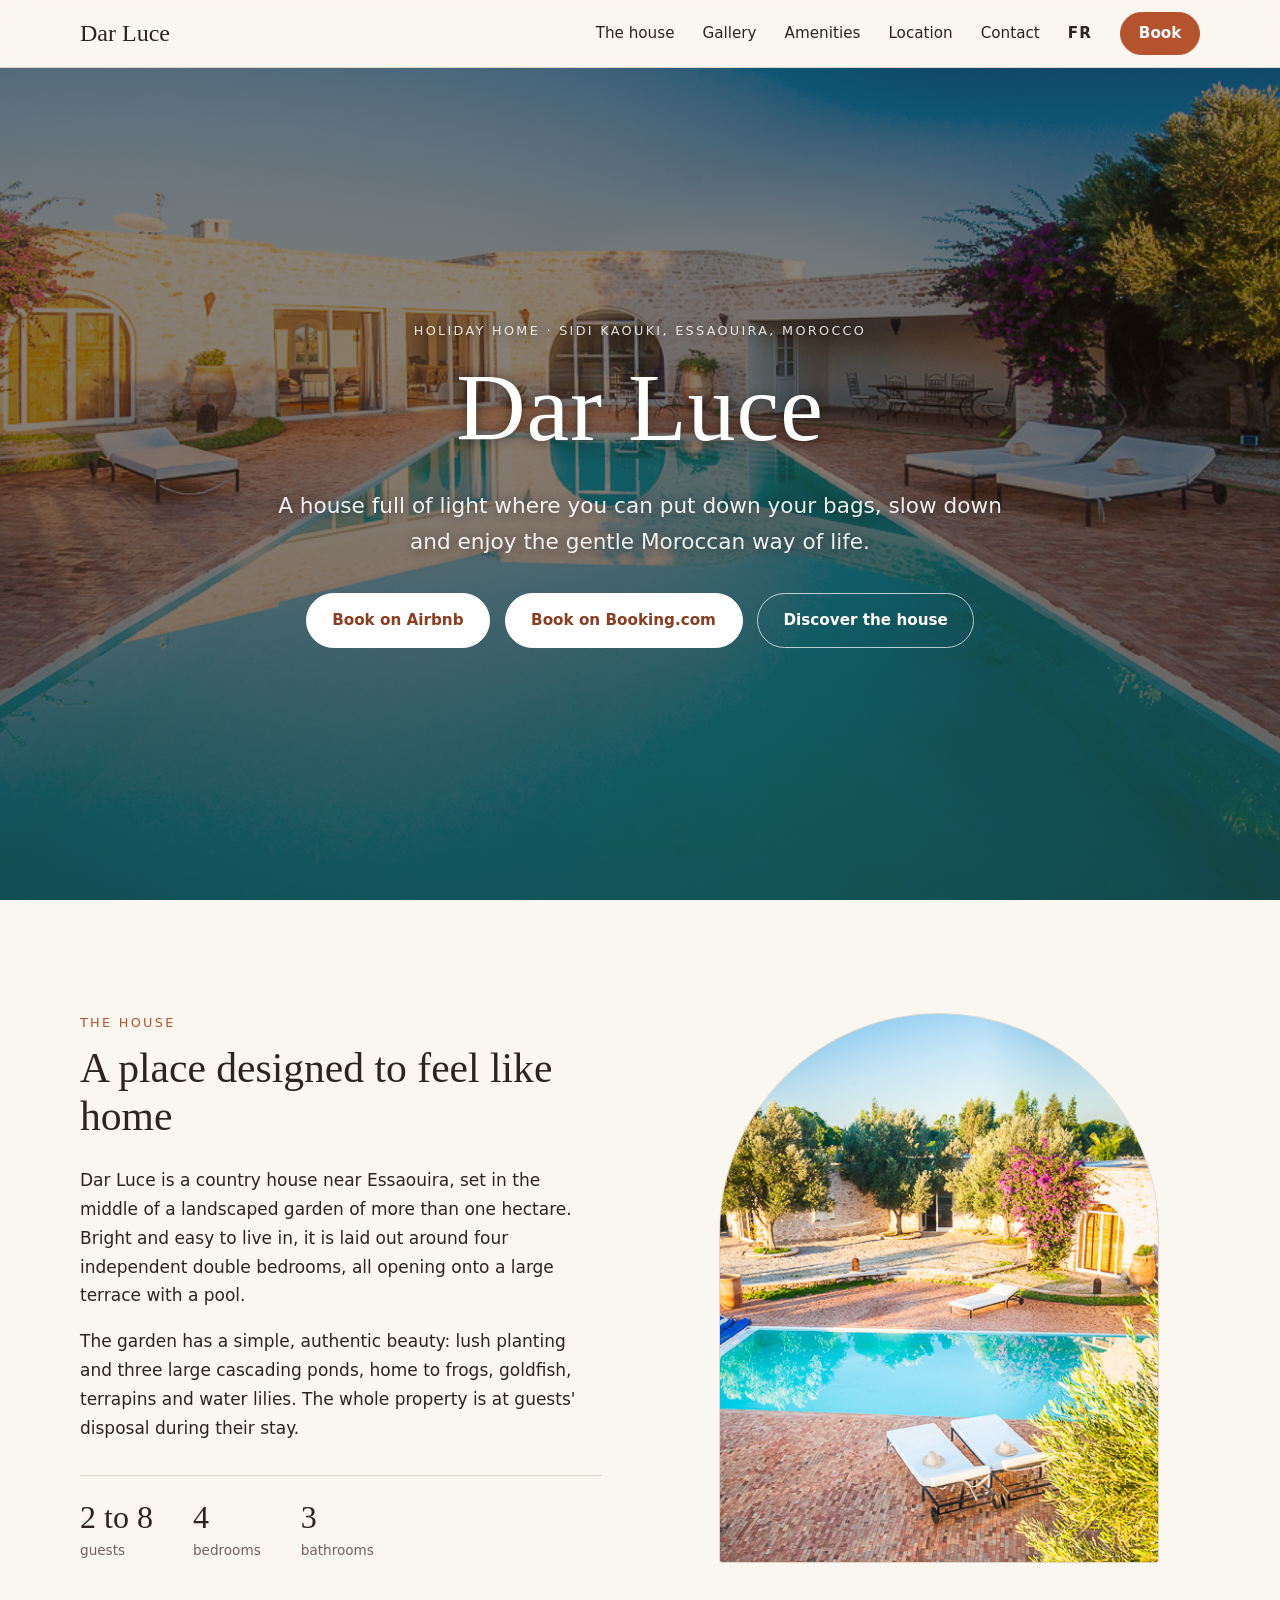
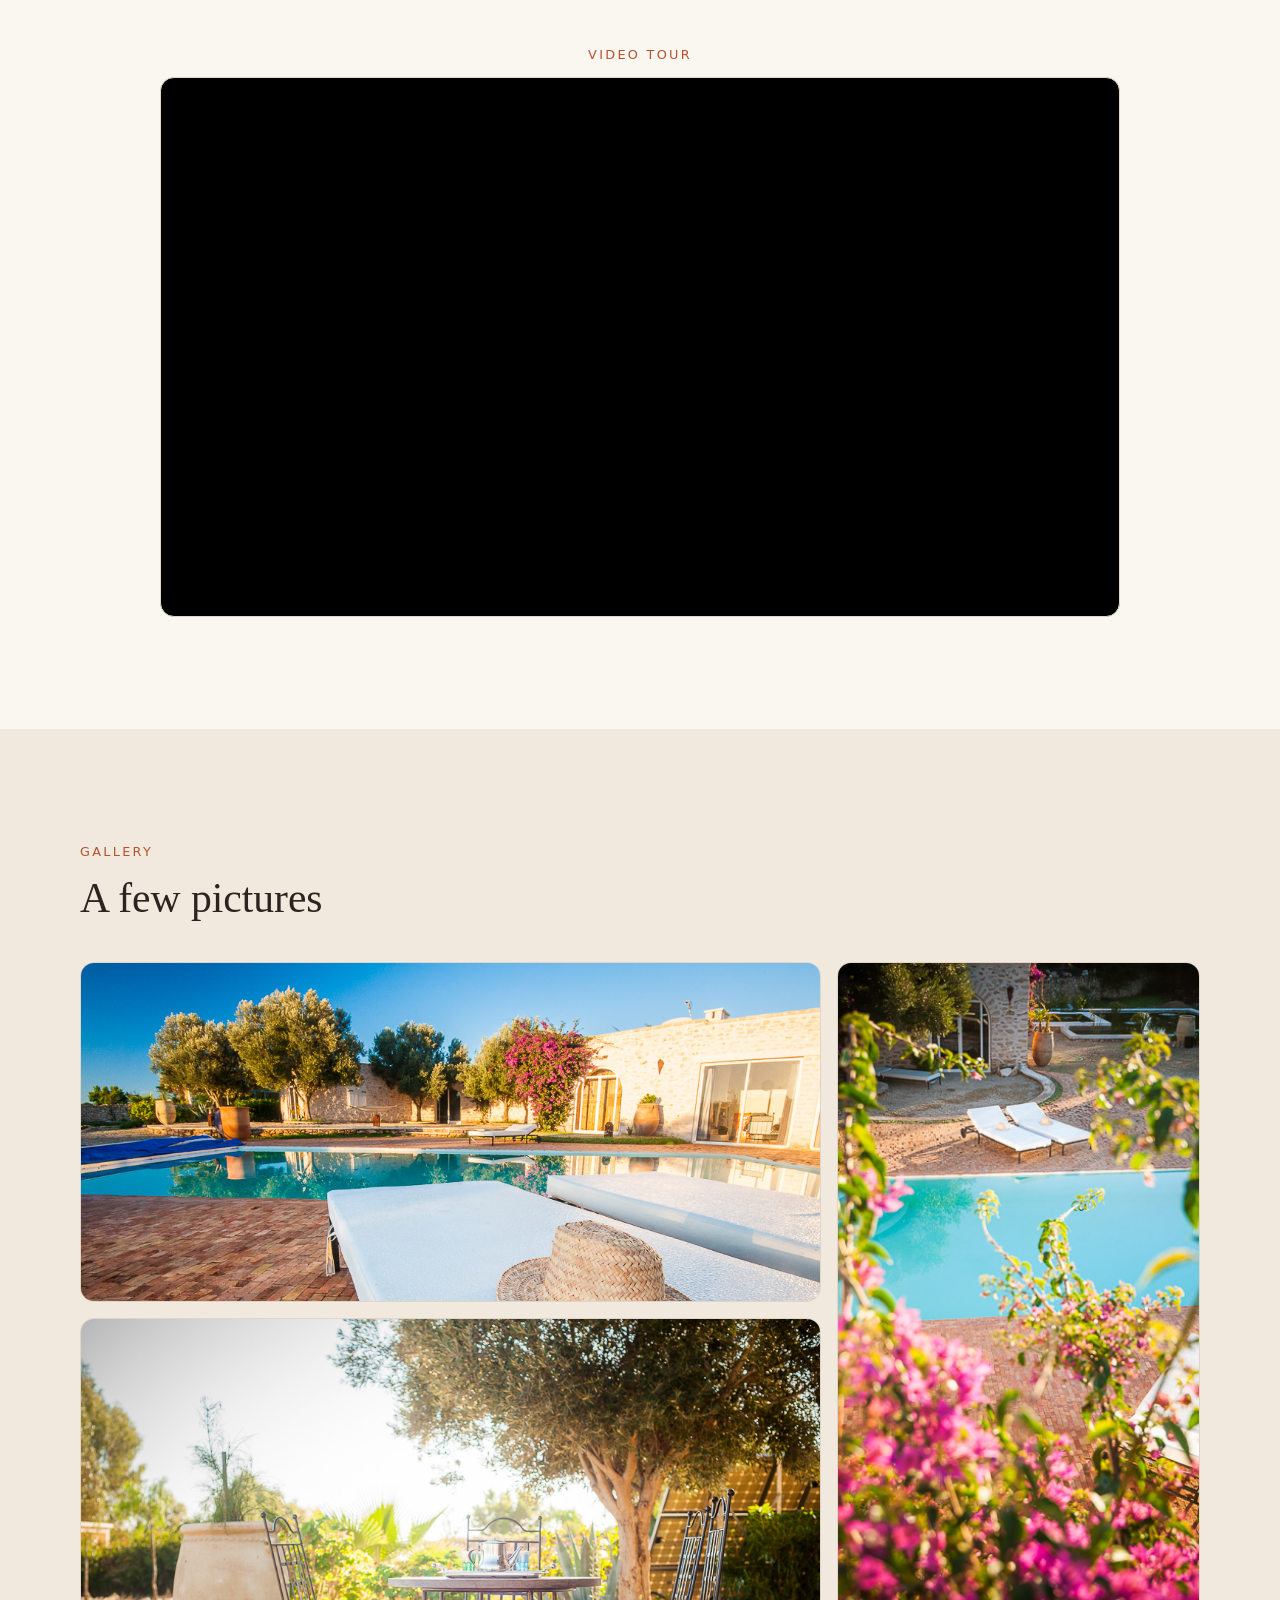
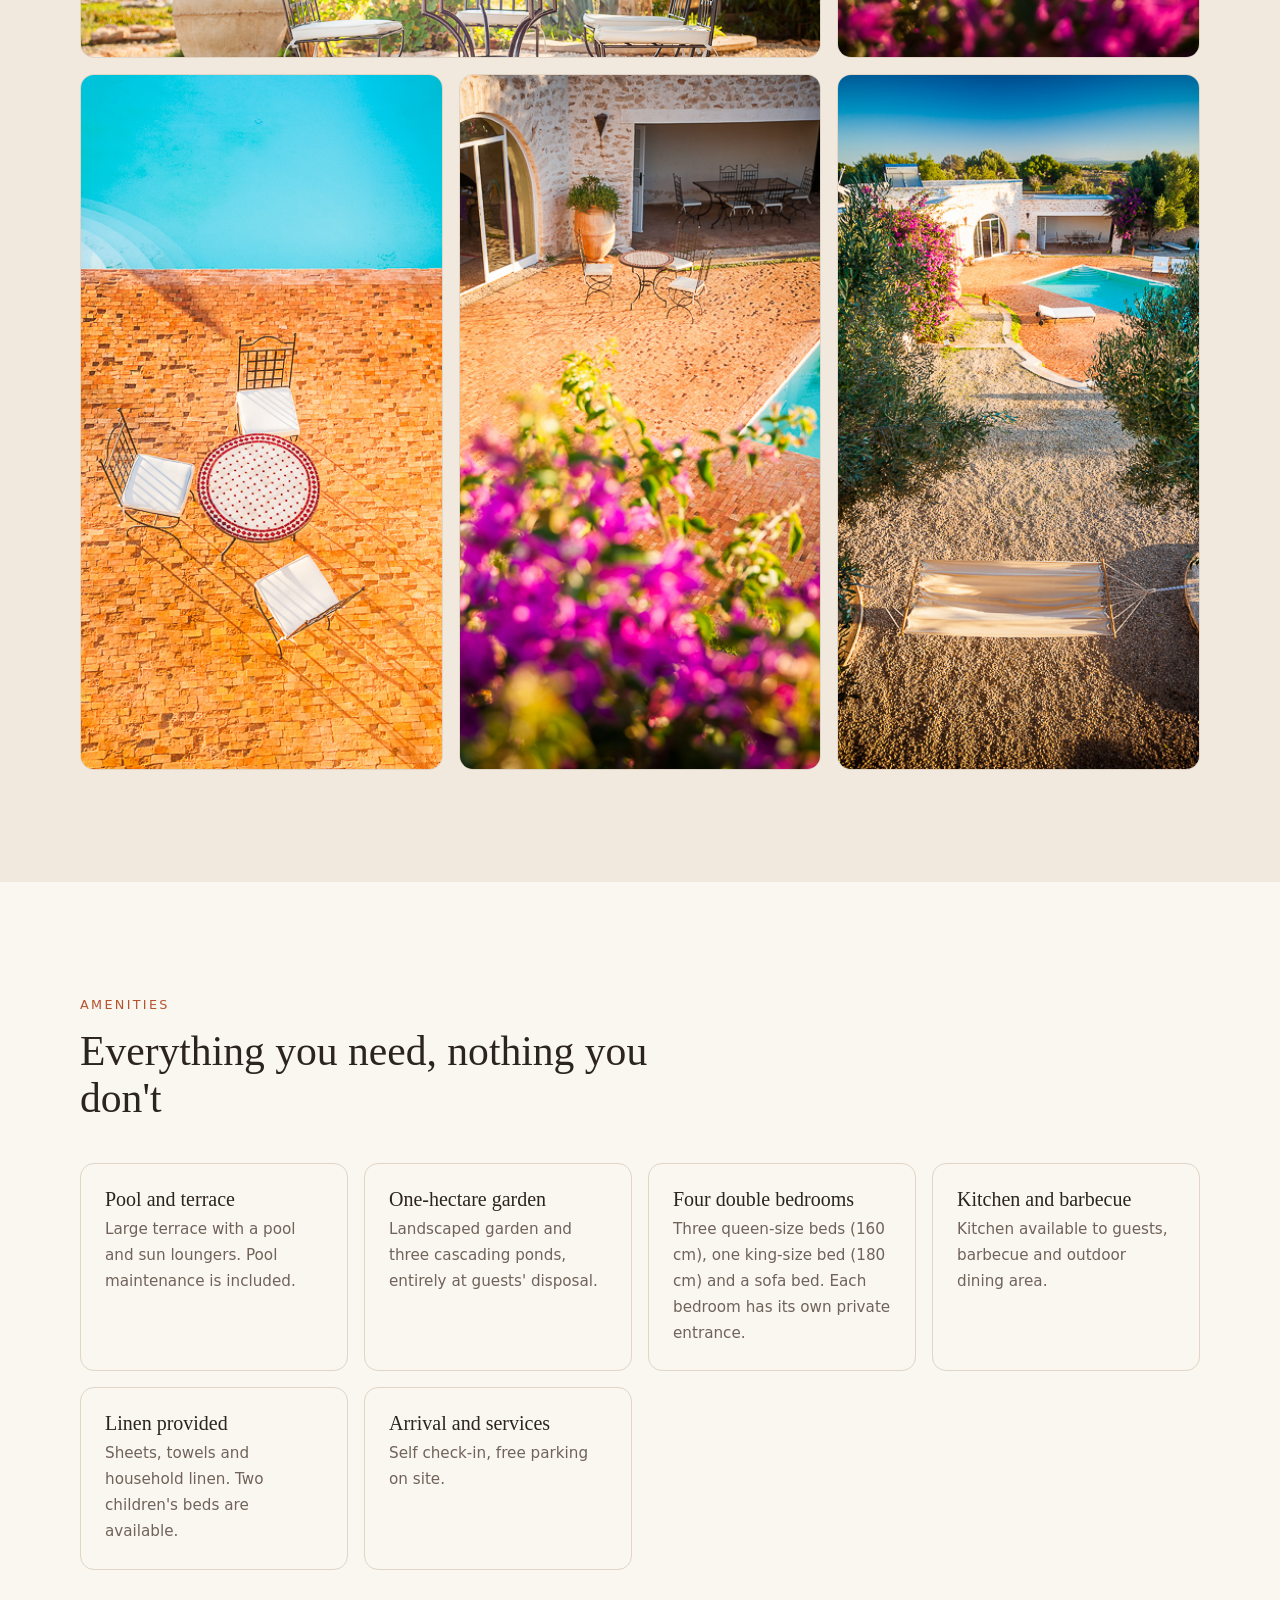
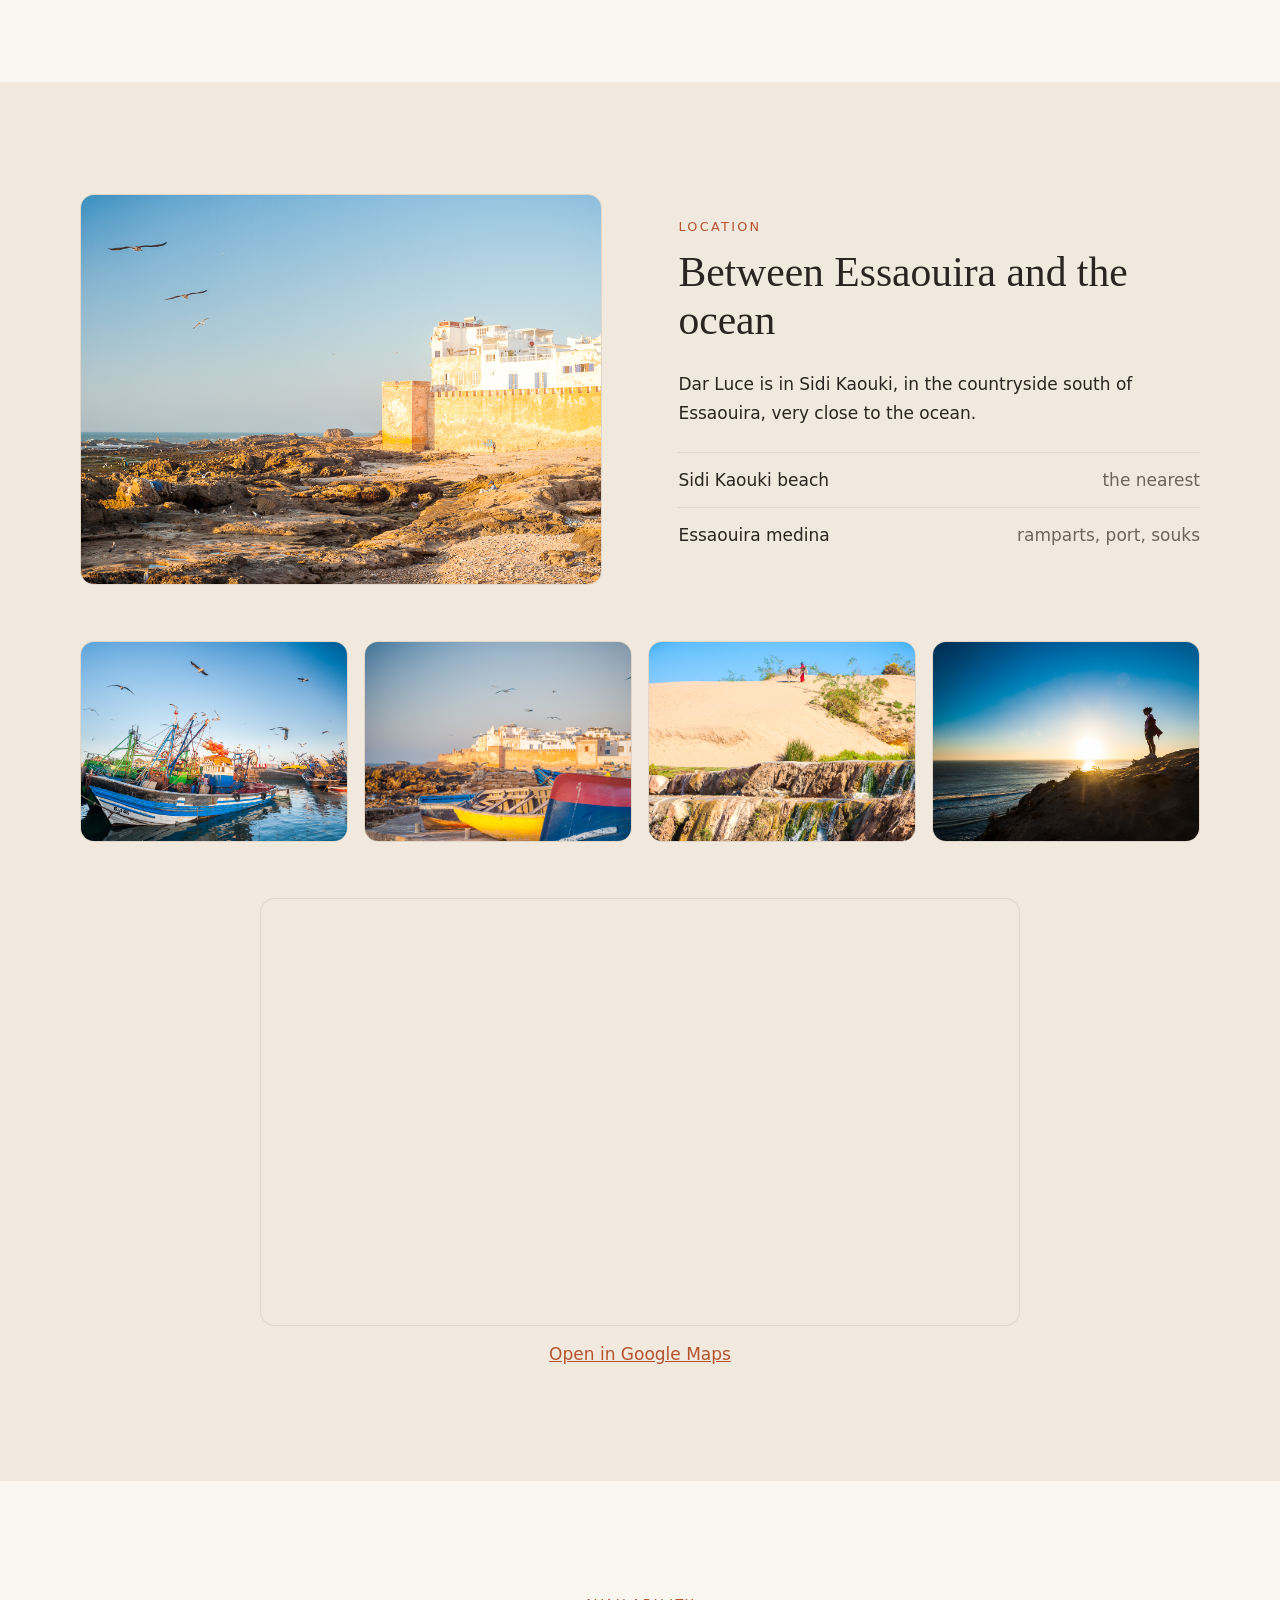
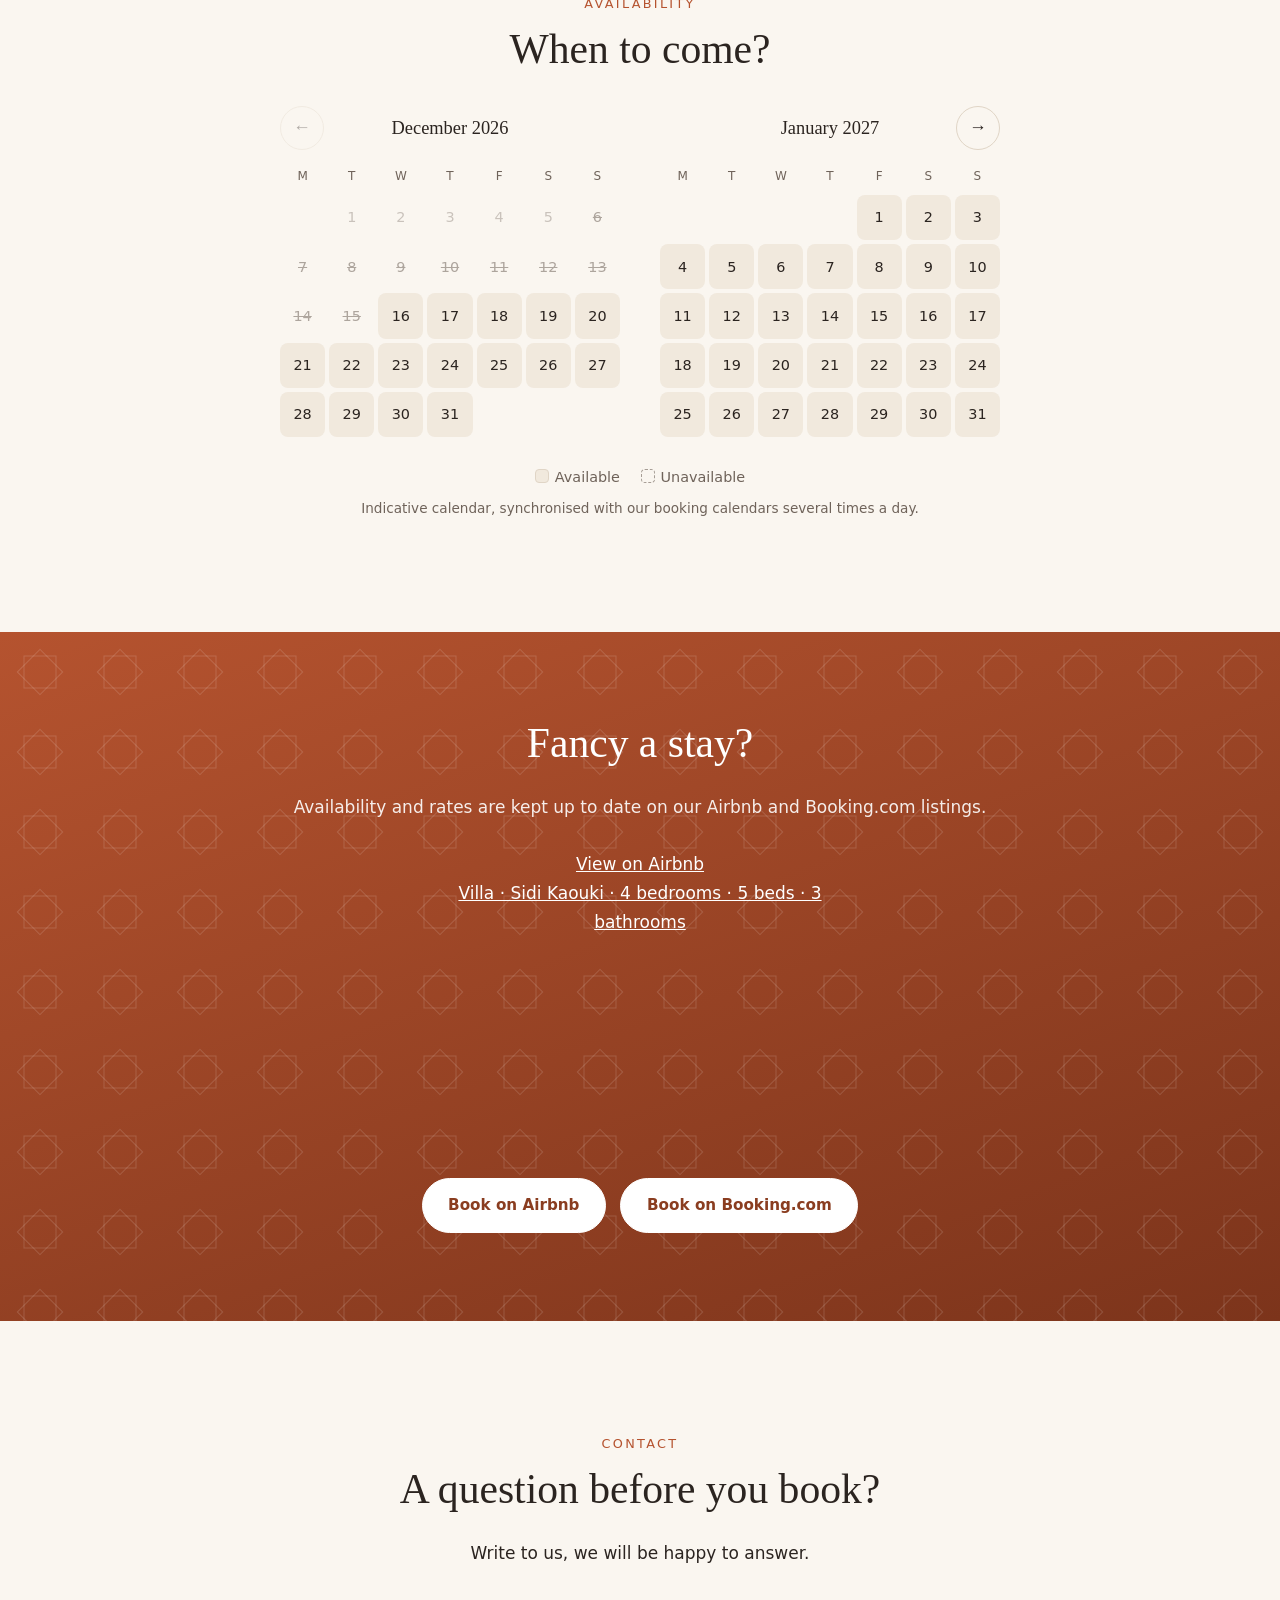
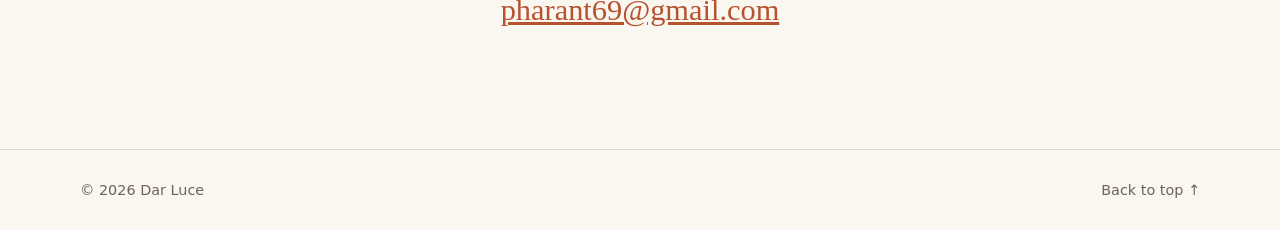
==== commit 94c98cad: "[DEL] airport transfert included" ====
--- a/en/index.html
+++ b/en/index.html
@@ -102,7 +102,7 @@
           <li class="reveal"><h3>Four double bedrooms</h3><p>Three queen-size beds (160 cm), one king-size bed (180 cm) and a sofa bed. Each bedroom has its own private entrance.</p></li>
           <li class="reveal"><h3>Kitchen and barbecue</h3><p>Kitchen available to guests, barbecue and outdoor dining area.</p></li>
           <li class="reveal"><h3>Linen provided</h3><p>Sheets, towels and household linen. Two children's beds are available.</p></li>
-          <li class="reveal"><h3>Arrival and services</h3><p>Self check-in, free parking on site, transfer from Essaouira airport included.</p></li>
+          <li class="reveal"><h3>Arrival and services</h3><p>Self check-in, free parking on site.</p></li>
         </ul>
       </div>
     </section>
@@ -117,7 +117,6 @@
           <ul class="distances">
             <li><span>Sidi Kaouki beach</span><span>the nearest</span></li>
             <li><span>Essaouira medina</span><span>ramparts, port, souks</span></li>
-            <li><span>Essaouira airport</span><span>transfer included</span></li>
           </ul>
         </div>
       </div>
--- a/css/style.css
+++ b/css/style.css
@@ -227,9 +227,9 @@
 
 /* ---------- Disponibilités ---------- */
 .cal { max-width: 720px; margin: 2rem auto 0; }
-.cal-nav { display: flex; justify-content: space-between; margin-bottom: -2.4rem; }
+.cal-nav { display: flex; justify-content: space-between; margin-bottom: -44px; position: relative; z-index: 1; }
 .cal-nav button {
-  width: 40px; height: 40px;
+  width: 44px; height: 44px;
   border: 1px solid var(--line); border-radius: 50%;
   background: var(--bg); color: var(--text);
   font-size: 1.1rem; cursor: pointer;
@@ -237,7 +237,7 @@
 .cal-nav button:hover:not(:disabled) { border-color: var(--accent); color: var(--accent); }
 .cal-nav button:disabled { opacity: 0.35; cursor: default; }
 .cal-months { display: grid; grid-template-columns: 1fr 1fr; gap: 2.5rem; }
-.cal-month h3 { font-size: 1.15rem; text-transform: capitalize; margin-bottom: 1rem; line-height: 40px; }
+.cal-month h3 { font-size: 1.15rem; text-transform: capitalize; margin-bottom: 1rem; line-height: 44px; }
 .cal-grid { display: grid; grid-template-columns: repeat(7, 1fr); gap: 4px; font-size: 0.9rem; }
 .cal-weekday { color: var(--muted); font-size: 0.75rem; text-transform: uppercase; padding-bottom: 0.3rem; }
 .cal-day { aspect-ratio: 1; display: grid; place-items: center; border-radius: 8px; }
